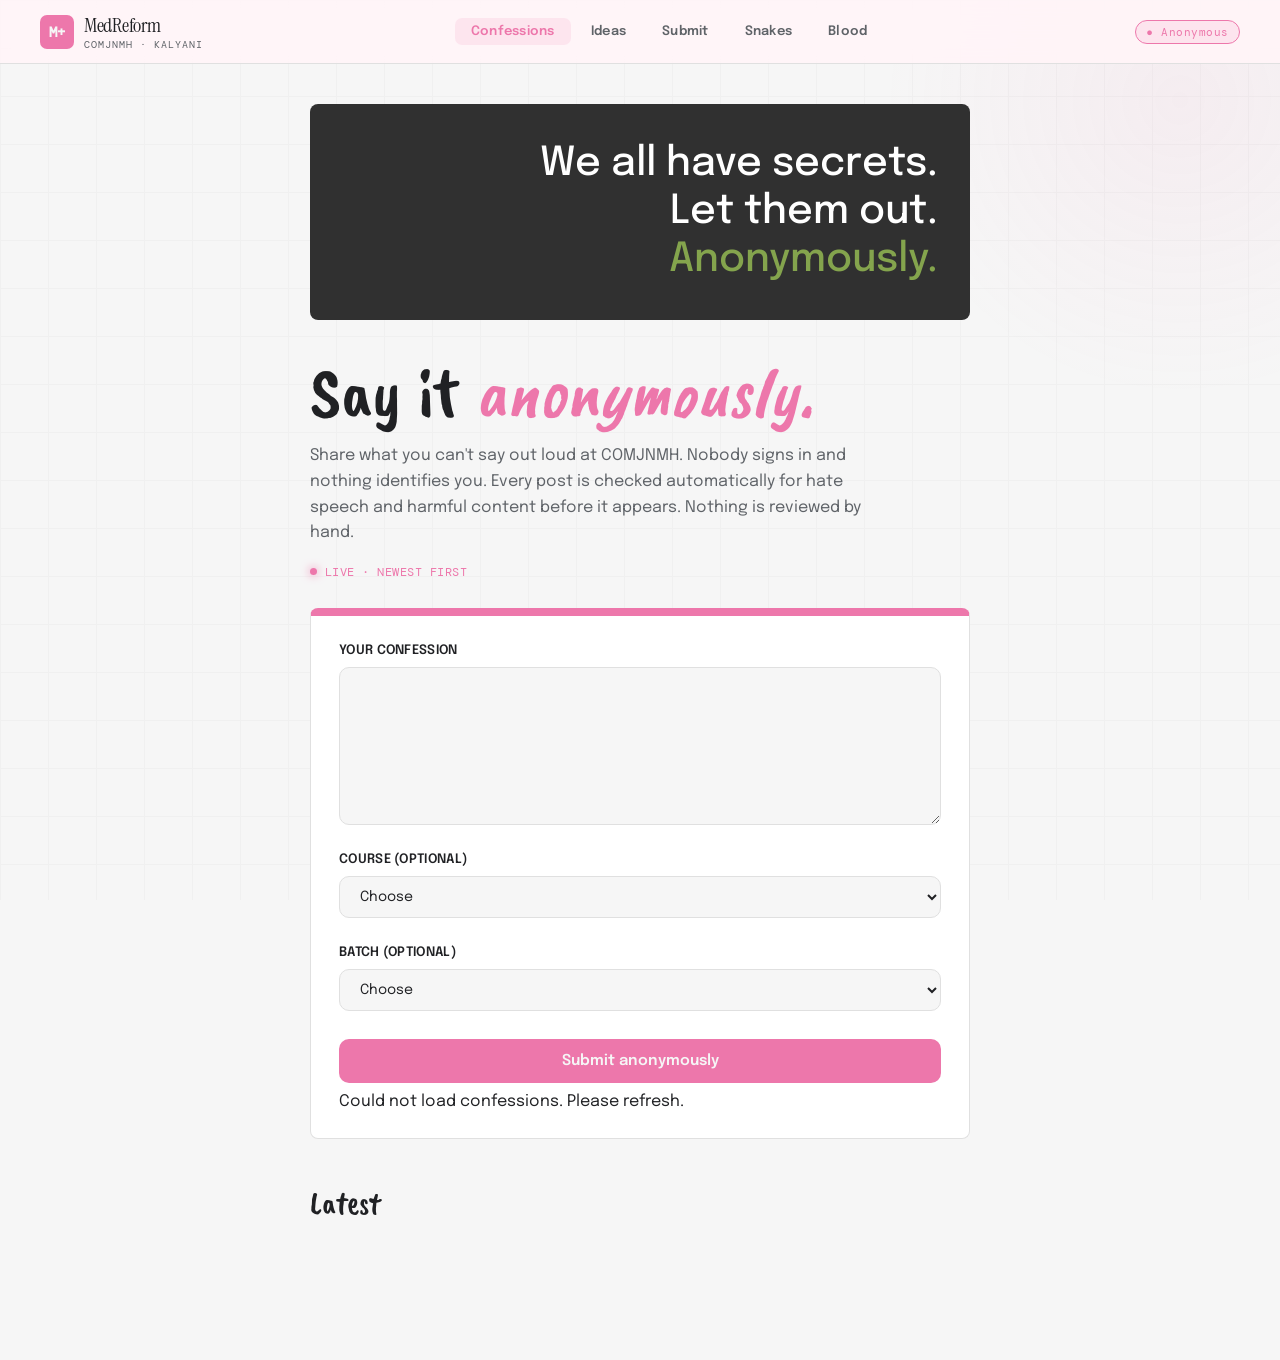
==== index.html @ 1ad1f4c1 "Add optional course and batch to the confession form Dropdowns for course and batch, each with Other" ====
<!DOCTYPE html>
<html lang="en">
<head>
<meta charset="UTF-8">
<meta name="viewport" content="width=device-width, initial-scale=1.0">
<title>Confessions — MedReform</title>
<meta name="description" content="Anonymous confessions from COMJNMH. Automatically checked for hate speech and harmful content.">

<meta property="og:type" content="website">
<meta property="og:title" content="Confessions — MedReform">
<meta property="og:description" content="Anonymous confessions from COMJNMH, checked automatically.">
<meta property="og:image" content="/og-image.png">

<link href="https://fonts.googleapis.com/css2?family=Caveat+Brush&family=Instrument+Serif:ital@0;1&family=DM+Mono:wght@400;500&family=Epilogue:wght@300;400;500;700;900&display=swap" rel="stylesheet">
<link rel="stylesheet" href="styles.css">
<style>
.confess-hero { padding: 8px 0 28px; }
.confess-hero h1 { font-size: clamp(44px, 7vw, 72px); line-height: 1.02; margin-bottom: 14px; }
.confess-hero h1 em { color: var(--accent); font-style: italic; }
.confess-hero p { color: var(--text-muted); font-size: 16px; line-height: 1.6; max-width: 560px; }
.confess-hero .hero-note { margin-top: 18px; display: inline-flex; align-items: center; gap: 8px; font-family: 'DM Mono', monospace; font-size: 12px; letter-spacing: .04em; color: var(--accent); }
.confess-hero .hero-note::before { content: ''; width: 7px; height: 7px; border-radius: 50%; background: var(--accent); box-shadow: 0 0 10px var(--accent); }
.confess-card-form { padding: 28px; }
.confess-card-form .form-textarea { min-height: 140px; font-size: 16px; }
.confess-card-form .btn-primary { width: 100%; padding: 14px; font-size: 15px; }
.confess-feed { display: flex; flex-direction: column; gap: 14px; margin-top: 36px; }
.confess-feed .idea-card { display: block; width: 100%; padding: 22px 24px; }
.confess-feed .confess-text { white-space: pre-wrap; font-family: 'Epilogue', sans-serif; font-size: 17px; line-height: 1.65; color: var(--text); margin: 0 0 12px; max-width: none; }
.confess-feed .idea-time { font-family: 'DM Mono', monospace; font-size: 11px; color: var(--text-dim); letter-spacing: .03em; }
.confess-feed-head { display: flex; align-items: baseline; justify-content: space-between; gap: 12px; margin-top: 44px; }
.confess-feed-head h2 { font-family: 'Instrument Serif', serif; font-weight: 400; font-size: 32px; }
.confess-feed-head span { font-family: 'DM Mono', monospace; font-size: 12px; color: var(--text-muted); }
.confess-banner { background: #303030; color: #fff; border-radius: 8px; padding: 36px 32px; margin-bottom: 28px; text-align: right; font-family: 'Epilogue', sans-serif; font-weight: 500; font-size: clamp(26px, 4.5vw, 40px); line-height: 1.2; }
.confess-banner .banner-go { color: #84a44d; }
.confess-hero h1, .confess-feed-head h2 { font-family: 'Caveat Brush', cursive; font-weight: 400; }
</style>
</head>
<body>

<header class="site-header">
  <a href="./" class="logo">
    <div class="logo-mark">M+</div>
    <div>
      <div class="logo-text">MedReform</div>
      <div class="logo-sub">COMJNMH · Kalyani</div>
    </div>
  </a>
  <nav class="desktop-nav">
    <a href="./" class="nav-link active">Confessions</a>
    <a href="ideas" class="nav-link">Ideas</a>
    <a href="submit" class="nav-link">Submit</a>
    <a href="snakes" class="nav-link">Snakes</a>
    <a href="donors" class="nav-link">Blood</a>
  </nav>
  <span class="badge live">Anonymous</span>
</header>

<div class="submit-wrap">
  <section class="confess-banner" aria-label="Confessions banner">
    <div>We all have secrets.</div>
    <div>Let them out.</div>
    <div class="banner-go">Anonymously.</div>
  </section>
  <section class="confess-hero">
    <h1>Say it <em>anonymously.</em></h1>
    <p>Share what you can't say out loud at COMJNMH. Nobody signs in and nothing identifies you. Every post is checked automatically for hate speech and harmful content before it appears. Nothing is reviewed by hand.</p>
    <div class="hero-note">LIVE · NEWEST FIRST</div>
  </section>

  <form class="form-card confess-card-form" id="confess-form">
    <div class="form-group">
      <label class="form-label" for="confess-body">Your confession</label>
      <textarea class="form-textarea" id="confess-body" name="body" rows="5" maxlength="1000" required></textarea>
    </div>
    <div class="form-group">
      <label class="form-label" for="confess-course">Course (optional)</label>
      <select class="form-select" id="confess-course" name="course"><option value="">Choose</option><option value="MBBS">MBBS</option><option value="DNB">DNB</option><option value="MD">MD</option><option value="MS">MS</option><option value="Bsc CCT">Bsc CCT</option><option value="Bsc PA">Bsc PA</option><option value="BHA">BHA</option><option value="MHA">MHA</option><option value="Diploma CCT">Diploma CCT</option><option value="DMLT">DMLT</option><option value="Diploma ECG">Diploma ECG</option><option value="BSc OTT">BSc OTT</option><option value="BMLT">BMLT</option><option value="Bsc PT">Bsc PT</option><option value="Bsc Nursing">Bsc Nursing</option><option value="Other">Other</option></select>
      <input class="form-input" id="confess-course-other" name="course_other" maxlength="60" placeholder="Type your course" hidden>
    </div>
    <div class="form-group">
      <label class="form-label" for="confess-batch">Batch (optional)</label>
      <select class="form-select" id="confess-batch" name="batch"><option value="">Choose</option><option value="1st Year">1st Year</option><option value="2nd Year">2nd Year</option><option value="3rd Year">3rd Year</option><option value="4th Year">4th Year</option><option value="Intern">Intern</option><option value="House-staff/Junior Resident">House-staff/Junior Resident</option><option value="Alumni">Alumni</option><option value="PGY1">PGY1</option><option value="PGY2">PGY2</option><option value="PGY3">PGY3</option><option value="Senior Resident">Senior Resident</option><option value="Other">Other</option></select>
      <input class="form-input" id="confess-batch-other" name="batch_other" maxlength="60" placeholder="Type your batch" hidden>
    </div>
    <div class="form-group">
      <button type="submit" class="btn-primary" id="confess-submit">Submit anonymously</button>
      <p id="confess-msg" role="status"></p>
    </div>
  </form>

  <div class="confess-feed-head"><h2>Latest</h2><span id="confess-count"></span></div>
  <div class="confess-feed" id="confess-list" aria-live="polite"></div>
</div>

<nav class="mobile-nav">
  <a href="./" class="mob-tab active"><span class="mob-icon">⌂</span><span>Confessions</span></a>
  <a href="ideas" class="mob-tab"><span class="mob-icon">≡</span><span>Ideas</span></a>
  <a href="submit" class="mob-tab"><span class="mob-icon">✎</span><span>Submit</span></a>
  <a href="snakes" class="mob-tab"><span class="mob-icon">🐍</span><span>Snakes</span></a>
  <a href="donors" class="mob-tab"><span class="mob-icon">🩸</span><span>Blood</span></a>
</nav>

<script>
const SUPABASE_URL = 'https://btkkofaeksuyupajsigj.supabase.co';
const SUPABASE_ANON_KEY = 'sb_publishable_jlT-cFu5qh-P43YKF73Fvg_lMqajMiE';

const form = document.getElementById('confess-form');
const msg = document.getElementById('confess-msg');
const list = document.getElementById('confess-list');
const submitBtn = document.getElementById('confess-submit');

const MESSAGES = {
  rejected: 'This post was not published because it breaks the rules (hate speech or harmful content).',
  moderation_unavailable: 'Could not check your post right now. Please try again later.',
  length_must_be_1_to_1000: 'Please write between 1 and 1000 characters.',
};

function renderList(rows) {
  list.textContent = '';
  if (!rows.length) {
    const empty = document.createElement('div');
    empty.className = 'empty-state';
    empty.textContent = 'No confessions yet.';
    list.append(empty);
    return;
  }
  rows.forEach(function (row) {
    const card = document.createElement('article');
    card.className = 'idea-card';
    const body = document.createElement('p');
    body.className = 'confess-text';
    body.textContent = row.body;
    const when = document.createElement('div');
    when.className = 'idea-time';
    when.textContent = new Date(row.created_at).toLocaleString();
    card.append(body, when);
    list.append(card);
  });
}

async function loadList() {
  try {
    const res = await fetch(
      SUPABASE_URL + '/rest/v1/confessions?select=id,body,created_at&order=created_at.desc&limit=100',
      { headers: { apikey: SUPABASE_ANON_KEY, Authorization: 'Bearer ' + SUPABASE_ANON_KEY } }
    );
    if (!res.ok) throw new Error('load_failed');
    const rows = await res.json();
    document.getElementById('confess-count').textContent = rows.length + ' posted';
    renderList(rows);
  } catch (e) {
    msg.textContent = 'Could not load confessions. Please refresh.';
  }
}

form.addEventListener('submit', async function (e) {
  e.preventDefault();
  const body = document.getElementById('confess-body').value.trim();
  submitBtn.disabled = true;
  msg.textContent = 'Checking…';
  try {
    const res = await fetch(SUPABASE_URL + '/functions/v1/submit-confession', {
      method: 'POST',
      headers: { 'Content-Type': 'application/json', apikey: SUPABASE_ANON_KEY, Authorization: 'Bearer ' + SUPABASE_ANON_KEY },
      body: JSON.stringify({
        body: body,
        course: document.getElementById('confess-course').value || null,
        course_other: document.getElementById('confess-course-other').value.trim() || null,
        batch: document.getElementById('confess-batch').value || null,
        batch_other: document.getElementById('confess-batch-other').value.trim() || null,
      }),
    });
    const data = await res.json().catch(function () { return {}; });
    if (res.status === 201) {
      msg.textContent = 'Published.';
      form.reset();
      loadList();
    } else {
      msg.textContent = MESSAGES[data.error] || 'Something went wrong. Please try again.';
    }
  } catch (err) {
    msg.textContent = 'Network error. Please try again.';
  } finally {
    submitBtn.disabled = false;
  }
});

// Show the free-text box only when "Other" is picked. Reset it with the form.
function bindOther(selectId, inputId) {
  const sel = document.getElementById(selectId);
  const input = document.getElementById(inputId);
  const sync = function () { input.hidden = sel.value !== 'Other'; if (input.hidden) input.value = ''; };
  sel.addEventListener('change', sync);
  form.addEventListener('reset', function () { setTimeout(sync, 0); });
}
bindOther('confess-course', 'confess-course-other');
bindOther('confess-batch', 'confess-batch-other');

loadList();
</script>
</body>
</html>
---- styles.css ----
:root {
  --bg: #f6f6f6;
  --surface: #ffffff;
  --surface2: #fdf0f5;
  --border: #e0e0e0;
  --accent: #ed77ab;
  --accent2: #f58fbd;
  --accent-dim: rgba(237,119,171,0.12);
  --text: #202124;
  --text-muted: #5f6368;
  --text-dim: #9aa0a6;
  --red: #f87171;
  --amber: #fbbf24;
  --blue: #60a5fa;
  --purple: #c084fc;
  --nav-h: 64px;
  --mob-nav-h: 60px;
}

*, *::before, *::after { margin:0; padding:0; box-sizing:border-box; }

html { scroll-behavior: smooth; }

body {
  background: var(--bg);
  color: var(--text);
  font-family: 'Epilogue', sans-serif;
  min-height: 100vh;
  overflow-x: hidden;
}

/* ── Grid + glow ─────────────────────────────────────────────────────────── */
body::before {
  content: '';
  position: fixed; inset: 0;
  background-image:
    linear-gradient(var(--border) 1px, transparent 1px),
    linear-gradient(90deg, var(--border) 1px, transparent 1px);
  background-size: 48px 48px;
  opacity: 0.25;
  pointer-events: none;
  z-index: 0;
}

body::after {
  content: '';
  position: fixed;
  top: -200px; right: -200px;
  width: 600px; height: 600px;
  background: radial-gradient(circle, rgba(237,119,171,0.07) 0%, transparent 70%);
  pointer-events: none;
  z-index: 0;
}

/* ── Desktop header ──────────────────────────────────────────────────────── */
.site-header {
  position: sticky; top: 0; z-index: 50;
  height: var(--nav-h);
  padding: 0 40px;
  background: rgba(255,245,248,0.92);
  backdrop-filter: blur(16px);
  border-bottom: 1px solid var(--border);
  display: flex; align-items: center; justify-content: space-between;
}

.logo {
  display: flex; align-items: center; gap: 10px;
  text-decoration: none;
}
.logo-mark {
  width: 34px; height: 34px;
  background: var(--accent); border-radius: 7px;
  display: flex; align-items: center; justify-content: center;
  font-family: 'DM Mono', monospace;
  font-size: 14px; font-weight: 700; color: var(--bg);
  flex-shrink: 0;
}
.logo-text { font-family: 'Instrument Serif', serif; font-size: 20px; color: var(--text); letter-spacing: -0.3px; }
.logo-sub  { font-family: 'DM Mono', monospace; font-size: 10px; color: var(--text-muted); letter-spacing: 0.1em; text-transform: uppercase; }

.desktop-nav { display: flex; align-items: center; gap: 4px; }
.nav-link {
  padding: 7px 16px;
  border-radius: 7px;
  font-size: 13px; font-weight: 600;
  color: var(--text-muted);
  text-decoration: none;
  transition: all 0.18s;
  letter-spacing: 0.02em;
}
.nav-link:hover { background: var(--surface2); color: var(--text); }
.nav-link.active { background: var(--accent-dim); color: var(--accent); }

.badge {
  font-family: 'DM Mono', monospace;
  font-size: 11px; padding: 4px 10px;
  border-radius: 20px; border: 1px solid var(--border);
  color: var(--text-muted); letter-spacing: 0.05em;
}
.badge.live { border-color: var(--accent); color: var(--accent); background: var(--accent-dim); }
.badge.live::before { content: '● '; animation: pulse 2s infinite; }

@keyframes pulse { 0%,100%{opacity:1} 50%{opacity:0.3} }

/* ── Mobile bottom nav ───────────────────────────────────────────────────── */
.mobile-nav {
  display: none;
  position: fixed; bottom: 0; left: 0; right: 0;
  height: var(--mob-nav-h);
  background: rgba(255,245,248,0.96);
  backdrop-filter: blur(16px);
  border-top: 1px solid var(--border);
  z-index: 50;
  justify-content: space-around;
  align-items: center;
}

.mob-tab {
  display: flex; flex-direction: column; align-items: center; gap: 3px;
  text-decoration: none;
  color: var(--text-dim);
  font-size: 10px; font-family: 'DM Mono', monospace;
  letter-spacing: 0.08em; text-transform: uppercase;
  padding: 8px 20px;
  border-radius: 8px;
  transition: all 0.18s;
}
.mob-tab:hover { color: var(--accent); }
.mob-tab.active { background: var(--accent-dim); color: var(--accent); }
.mob-tab.submit-tab {
  background: var(--accent); color: var(--bg);
  border-radius: 12px; padding: 8px 24px;
  font-weight: 700;
}
.mob-tab.submit-tab:hover { background: var(--accent2); color: var(--bg); }
.mob-icon { font-size: 18px; line-height: 1; }

/* ── Buttons ─────────────────────────────────────────────────────────────── */
.btn {
  display: inline-flex; align-items: center; gap: 8px;
  padding: 10px 22px;
  border-radius: 8px; border: none;
  font-family: 'Epilogue', sans-serif;
  font-size: 14px; font-weight: 700;
  cursor: pointer; text-decoration: none;
  transition: all 0.2s; letter-spacing: 0.02em;
}
.btn-primary { background: var(--accent); color: var(--bg); }
.btn-primary:hover { background: var(--accent2); transform: translateY(-1px); }
.btn-ghost {
  background: transparent; color: var(--text-muted);
  border: 1px solid var(--border);
}
.btn-ghost:hover { background: var(--surface2); color: var(--text); border-color: var(--text-dim); }
.btn:disabled { opacity: 0.5; cursor: not-allowed; transform: none !important; }

/* ── Category chips ──────────────────────────────────────────────────────── */
.cat-chips { display: flex; flex-wrap: wrap; gap: 8px; }

.chip {
  padding: 6px 14px; border-radius: 20px;
  border: 1px solid var(--border);
  font-size: 12px; font-family: 'DM Mono', monospace;
  color: var(--text-muted);
  cursor: pointer; transition: all 0.18s;
  background: transparent; letter-spacing: 0.02em;
}
.chip:hover { border-color: var(--text-dim); color: var(--text); }
.chip.active { border-color: var(--accent); color: var(--accent); background: var(--accent-dim); }
.chip.cat-governance.active  { border-color:var(--blue);   color:var(--blue);   background:rgba(96,165,250,0.1); }
.chip.cat-safety.active      { border-color:var(--red);    color:var(--red);    background:rgba(248,113,113,0.1); }
.chip.cat-academic.active    { border-color:var(--amber);  color:var(--amber);  background:rgba(251,191,36,0.1); }
.chip.cat-infrastructure.active { border-color:var(--accent); color:var(--accent); background:var(--accent-dim); }
.chip.cat-welfare.active     { border-color:var(--purple); color:var(--purple); background:rgba(192,132,252,0.1); }

/* ── Category badges (on cards) ──────────────────────────────────────────── */
.cat-badge {
  font-family: 'DM Mono', monospace; font-size: 10px;
  padding: 3px 8px; border-radius: 4px;
  letter-spacing: 0.08em; text-transform: uppercase; font-weight: 600;
}
.cat-badge.governance   { background:rgba(96,165,250,0.15);  color:var(--blue); }
.cat-badge.safety       { background:rgba(248,113,113,0.15); color:var(--red); }
.cat-badge.academic     { background:rgba(251,191,36,0.15);  color:var(--amber); }
.cat-badge.infrastructure { background:var(--accent-dim);    color:var(--accent); }
.cat-badge.welfare      { background:rgba(192,132,252,0.15); color:var(--purple); }

/* ── Idea card ───────────────────────────────────────────────────────────── */
.idea-card {
  background: var(--surface);
  border: 1px solid var(--border);
  border-radius: 14px; padding: 24px;
  display: grid; grid-template-columns: 52px 1fr;
  gap: 20px;
  transition: all 0.22s;
  animation: fadeUp 0.35s ease both;
  cursor: default;
}
.idea-card:hover {
  border-color: var(--text-dim);
  transform: translateY(-2px);
  box-shadow: 0 10px 40px rgba(0,0,0,0.45);
}

@keyframes fadeUp { from{opacity:0;transform:translateY(14px)} to{opacity:1;transform:translateY(0)} }

.vote-col { display:flex; flex-direction:column; align-items:center; gap:6px; padding-top:2px; }
.vote-btn {
  width:38px; height:38px; border-radius:9px;
  border:1px solid var(--border); background:transparent;
  color:var(--text-dim); font-size:15px;
  cursor:pointer; transition:all 0.18s;
  display:flex; align-items:center; justify-content:center;
}
.vote-btn:hover, .vote-btn.voted {
  border-color:var(--accent); color:var(--accent); background:var(--accent-dim);
}
.vote-count {
  font-family:'Instrument Serif',serif;
  font-size:21px; color:var(--text); line-height:1;
}

.idea-meta { display:flex; align-items:center; gap:8px; margin-bottom:10px; flex-wrap:wrap; }
.idea-author { font-size:12px; color:var(--text-dim); font-family:'DM Mono',monospace; }
.idea-time   { font-size:12px; color:var(--text-dim); margin-left:auto; font-family:'DM Mono',monospace; }
.idea-title  { font-size:17px; font-weight:700; color:var(--text); margin-bottom:8px; line-height:1.35; letter-spacing:-0.2px; }
.idea-text   { font-size:14px; color:var(--text-muted); line-height:1.65; margin-bottom:16px; font-weight:300; }

.idea-footer { display:flex; align-items:center; gap:12px; flex-wrap:wrap; }
.feasibility { margin-left:auto; display:flex; align-items:center; gap:6px; font-size:11px; font-family:'DM Mono',monospace; color:var(--text-dim); }
.feasibility-bar  { width:56px; height:3px; background:var(--border); border-radius:2px; overflow:hidden; }
.feasibility-fill { height:100%; border-radius:2px; }

/* ── Forms ───────────────────────────────────────────────────────────────── */
.form-group { display:flex; flex-direction:column; gap:8px; }
.form-label { font-size:12px; color:var(--text-muted); font-weight:600; letter-spacing:0.04em; text-transform:uppercase; }

.form-input, .form-textarea, .form-select {
  background: var(--surface2);
  border: 1px solid var(--border);
  border-radius: 9px; padding: 11px 14px;
  color: var(--text); font-family: 'Epilogue', sans-serif;
  font-size: 14px; outline: none;
  transition: border-color 0.18s; width: 100%;
}
.form-input:focus, .form-textarea:focus, .form-select:focus {
  border-color: rgba(237,119,171,0.5);
  background: var(--surface);
}
.form-input::placeholder, .form-textarea::placeholder { color: var(--text-dim); }
.form-select option { background: var(--surface); }
.form-textarea { resize: vertical; min-height: 110px; line-height: 1.65; }
.form-range { accent-color: var(--accent); width: 100%; }

/* ── Anon toggle ─────────────────────────────────────────────────────────── */
.anon-toggle { display:flex; align-items:center; gap:10px; cursor:pointer; user-select:none; }
.anon-toggle span { font-size:13px; color:var(--text-muted); }
.toggle-track { width:38px; height:22px; background:var(--border); border-radius:11px; position:relative; transition:background 0.2s; flex-shrink:0; }
.toggle-track.on { background:var(--accent); }
.toggle-track::after { content:''; position:absolute; width:16px; height:16px; background:white; border-radius:50%; top:3px; left:3px; transition:left 0.2s; }
.toggle-track.on::after { left:19px; }

/* ── Filters bar ─────────────────────────────────────────────────────────── */
.filters {
  display: flex; align-items: center; gap: 10px;
  flex-wrap: wrap;
}
.filter-label { font-family:'DM Mono',monospace; font-size:11px; color:var(--text-dim); letter-spacing:0.1em; text-transform:uppercase; }
.filter-btn {
  padding: 5px 13px; border-radius: 7px;
  border: 1px solid var(--border); background: transparent;
  color: var(--text-muted); font-size: 12px;
  font-family: 'Epilogue', sans-serif; cursor: pointer; transition: all 0.18s;
}
.filter-btn:hover, .filter-btn.active { background:var(--surface2); color:var(--text); border-color:var(--text-dim); }

/* ── Toast ───────────────────────────────────────────────────────────────── */
.toast {
  position: fixed; bottom: 90px; right: 24px;
  background: var(--surface); border: 1px solid var(--accent);
  border-radius: 11px; padding: 14px 20px;
  font-size: 14px; color: var(--text);
  z-index: 200; display: flex; align-items: center; gap: 10px;
  transform: translateY(120px); opacity: 0;
  transition: all 0.3s cubic-bezier(0.34,1.56,0.64,1);
  pointer-events: none; box-shadow: 0 8px 32px rgba(0,0,0,0.4);
}
.toast.show { transform: translateY(0); opacity: 1; }
.toast-icon { color: var(--accent); font-size: 18px; }

/* ── Scrollbar ───────────────────────────────────────────────────────────── */
::-webkit-scrollbar { width: 5px; }
::-webkit-scrollbar-track { background: var(--bg); }
::-webkit-scrollbar-thumb { background: var(--border); border-radius: 3px; }
::-webkit-scrollbar-thumb:hover { background: var(--text-dim); }

/* ── Empty / loading states ──────────────────────────────────────────────── */
.empty-state { text-align:center; padding:64px 20px; color:var(--text-dim); }
.empty-state h3 { font-family:'Instrument Serif',serif; font-size:26px; color:var(--text-muted); margin-bottom:8px; }
.empty-state p  { font-size:14px; }

/* ── Active filter button ────────────────────────────────────────────────── */
.filter-btn.active { background: var(--accent-dim); border-color: var(--accent); color: var(--accent); }

/* ── Responsive ──────────────────────────────────────────────────────────── */
@media (max-width: 700px) {
  .site-header { padding: 0 20px; }
  .desktop-nav { display: none; }
  .mobile-nav  { display: flex; }
  body { padding-bottom: var(--mob-nav-h); }
  .toast { bottom: calc(var(--mob-nav-h) + 16px); right: 16px; left: 16px; }
}

/* ═══════════════════════════════════════════════════════════════════════════
   Home page
   ═══════════════════════════════════════════════════════════════════════════ */
.hero { position: relative; min-height: 100vh; display: flex; align-items: center; justify-content: center; z-index: 1; padding: 40px 20px; }
.hero-content { max-width: 700px; text-align: center; display: flex; flex-direction: column; gap: 24px; }
.hero h1 { font-family: 'Instrument Serif', serif; font-size: 64px; font-weight: 700; letter-spacing: -1px; color: var(--text); line-height: 1.1; }
.hero-broken { font-style: italic; color: var(--accent); }
.hero-subtitle { font-size: 18px; color: var(--text-muted); line-height: 1.7; }
.hero-ctas { display: flex; gap: 16px; justify-content: center; flex-wrap: wrap; margin-top: 8px; }
.hero-ctas .btn-primary { background: var(--accent); color: var(--bg); border: none; border-radius: 12px; padding: 14px 32px; font-family: 'Epilogue', sans-serif; font-size: 16px; font-weight: 600; cursor: pointer; transition: all 0.3s; box-shadow: 0 4px 12px rgba(237,119,171,0.2); text-decoration: none; display: inline-block; }
.hero-ctas .btn-primary:hover { transform: translateY(-4px); box-shadow: 0 12px 24px rgba(237,119,171,0.3); }
.hero-ctas .btn-ghost { background: transparent; color: var(--text); border: 1px solid var(--border); border-radius: 12px; padding: 14px 32px; font-family: 'Epilogue', sans-serif; font-size: 16px; font-weight: 600; cursor: pointer; transition: all 0.3s; text-decoration: none; display: inline-block; }
.hero-ctas .btn-ghost:hover { border-color: var(--accent); color: var(--accent); background: var(--accent-dim); }
.stats-row { display: grid; grid-template-columns: repeat(auto-fit, minmax(140px, 1fr)); gap: 16px; margin-top: 48px; }
.stat { background: var(--surface); border: 1px solid var(--border); border-radius: 12px; padding: 20px; text-align: center; }
.stat-num { font-family: 'Instrument Serif', serif; font-size: 36px; font-weight: 700; color: var(--accent); }
.stat-label { font-family: 'DM Mono', monospace; font-size: 11px; color: var(--text-dim); text-transform: uppercase; margin-top: 8px; }
.section { position: relative; z-index: 1; max-width: 1000px; margin: 0 auto; padding: 80px 20px; }
.section-head { margin-bottom: 48px; }
.section-head h2 { font-family: 'Instrument Serif', serif; font-size: 44px; font-weight: 700; color: var(--text); margin-bottom: 12px; }
.section-head p { font-size: 16px; color: var(--text-muted); max-width: 600px; line-height: 1.6; }
.ideas-grid { display: grid; grid-template-columns: repeat(auto-fit, minmax(280px, 1fr)); gap: 20px; }
.ideas-grid .idea-card { background: var(--surface); border: 1px solid var(--border); border-radius: 12px; padding: 20px; display: flex; flex-direction: column; gap: 12px; cursor: pointer; transition: all 0.2s; text-decoration: none; color: inherit; }
.ideas-grid .idea-card:hover { border-color: var(--accent); box-shadow: 0 8px 24px rgba(237,119,171,0.1); }
.idea-votes { font-family: 'Instrument Serif', serif; font-size: 18px; font-weight: 700; color: var(--accent); }
.ideas-grid .idea-title { font-weight: 600; color: var(--text); line-height: 1.3; }
.ideas-grid .idea-meta { display: flex; gap: 6px; font-size: 11px; color: var(--text-dim); flex-wrap: wrap; }
.idea-badge { background: var(--accent-dim); color: var(--accent); padding: 2px 8px; border-radius: 4px; }
.cta-section { background: var(--surface); border: 1px solid var(--border); border-radius: 16px; padding: 48px; text-align: center; }
.cta-section h3 { font-family: 'Instrument Serif', serif; font-size: 32px; color: var(--text); margin-bottom: 12px; }
.cta-section p { font-size: 16px; color: var(--text-muted); margin-bottom: 24px; }
.loading-spinner { display: inline-block; width: 20px; height: 20px; border: 2px solid var(--accent-dim); border-top-color: var(--accent); border-radius: 50%; animation: spin 0.8s linear infinite; }
@keyframes spin { to { transform: rotate(360deg); } }
@media (max-width: 700px) {
  .hero { min-height: auto; padding: 60px 20px; }
  .hero h1 { font-size: 44px; }
  .section { padding: 60px 20px; }
  .section-head h2 { font-size: 32px; }
  .stats-row { grid-template-columns: repeat(2, 1fr); }
  .cta-section { padding: 32px 20px; }
}

/* ═══════════════════════════════════════════════════════════════════════════
   Ideas page
   ═══════════════════════════════════════════════════════════════════════════ */
.ideas-wrap { position: relative; z-index: 1; max-width: 800px; margin: 0 auto; padding: 40px 20px 100px; }
.ideas-header { display: flex; align-items: center; justify-content: space-between; margin-bottom: 32px; gap: 16px; flex-wrap: wrap; }
.ideas-header h1 { font-family: 'Instrument Serif', serif; font-size: 32px; color: var(--text); }
.fab { background: var(--accent); color: var(--bg); border: none; border-radius: 50%; width: 56px; height: 56px; font-size: 24px; cursor: pointer; display: flex; align-items: center; justify-content: center; transition: all 0.2s; box-shadow: 0 4px 12px rgba(237,119,171,0.2); }
.fab:hover { transform: scale(1.1); box-shadow: 0 8px 20px rgba(237,119,171,0.3); }
@media (max-width: 700px) { .fab { display: none; } }
.search-box { width: 100%; background: var(--surface); border: 1px solid var(--border); border-radius: 12px; padding: 12px 16px; color: var(--text); font-family: 'Epilogue', sans-serif; font-size: 14px; margin-bottom: 20px; transition: all 0.2s; }
.search-box:focus { outline: none; border-color: var(--accent); box-shadow: 0 0 0 2px var(--accent-dim); }
.filters-bar { display: flex; gap: 12px; flex-wrap: wrap; margin-bottom: 24px; align-items: center; }
.filter-group { display: flex; gap: 6px; align-items: center; }
.range-slider-group { display: flex; gap: 8px; align-items: center; background: var(--surface); border: 1px solid var(--border); border-radius: 8px; padding: 8px 12px; }
.range-slider { flex: 1; height: 4px; border-radius: 2px; background: var(--border); outline: none; -webkit-appearance: none; appearance: none; }
.range-slider::-webkit-slider-thumb { -webkit-appearance: none; appearance: none; width: 16px; height: 16px; border-radius: 50%; background: var(--accent); cursor: pointer; }
.range-slider::-moz-range-thumb { width: 16px; height: 16px; border-radius: 50%; background: var(--accent); cursor: pointer; border: none; }
.range-val { font-family: 'DM Mono', monospace; font-size: 11px; color: var(--accent); min-width: 30px; text-align: right; }
.ideas-list { display: flex; flex-direction: column; gap: 16px; }
.ideas-wrap .idea-card { background: var(--surface); border: 1px solid var(--border); border-radius: 12px; padding: 20px; display: grid; grid-template-columns: 52px 1fr; gap: 16px; transition: all 0.2s; }
.ideas-wrap .idea-card:hover { border-color: var(--accent); box-shadow: 0 8px 24px rgba(237,119,171,0.08); }
.ideas-wrap .vote-col { display: flex; flex-direction: column; align-items: center; gap: 8px; }
.ideas-wrap .vote-btn { background: transparent; border: 1px solid var(--border); color: var(--text-muted); width: 40px; height: 40px; border-radius: 8px; cursor: pointer; font-size: 18px; transition: all 0.2s; display: flex; align-items: center; justify-content: center; }
.ideas-wrap .vote-btn:hover { border-color: var(--text-dim); background: var(--surface2); }
.ideas-wrap .vote-btn.voted { background: var(--accent-dim); border-color: var(--accent); color: var(--accent); }
.ideas-wrap .vote-count { font-family: 'Instrument Serif', serif; font-size: 16px; font-weight: 700; color: var(--text); }
.idea-content { display: flex; flex-direction: column; gap: 12px; }
.idea-header { display: flex; align-items: flex-start; gap: 8px; flex-wrap: wrap; }
.idea-badges { display: flex; gap: 6px; flex-wrap: wrap; }
.ideas-wrap .cat-badge { padding: 4px 10px; border-radius: 5px; font-size: 11px; font-weight: 600; background: var(--accent-dim); color: var(--accent); }
.status-badge { padding: 4px 10px; border-radius: 5px; font-size: 11px; font-weight: 600; }
.status-badge.submitted  { background: rgba(251,191,36,0.12);  color: var(--amber); }
.status-badge.reviewed   { background: rgba(96,165,250,0.12);  color: var(--blue); }
.status-badge.implemented{ background: rgba(237,119,171,0.12);  color: var(--accent); }
.status-badge.rejected   { background: rgba(248,113,113,0.12); color: var(--red); }
.ideas-wrap .idea-title { font-size: 16px; font-weight: 600; color: var(--text); flex: 1; }
.ideas-wrap .idea-meta { display: flex; gap: 12px; font-size: 12px; color: var(--text-dim); flex-wrap: wrap; }
.ideas-wrap .idea-text { color: var(--text-muted); font-size: 14px; line-height: 1.5; }
.ideas-wrap .idea-footer { display: flex; gap: 8px; align-items: center; flex-wrap: wrap; }
.idea-feasibility { display: flex; gap: 6px; align-items: center; }
.ideas-wrap .feasibility-bar { height: 4px; flex: 1; min-width: 60px; background: var(--border); border-radius: 2px; overflow: hidden; }
.ideas-wrap .feasibility-fill { height: 100%; background: var(--accent); border-radius: 2px; }
.feasibility-pct { font-family: 'DM Mono', monospace; font-size: 11px; color: var(--text-dim); min-width: 28px; text-align: right; }
.comment-btn { background: transparent; border: 1px solid var(--border); color: var(--text-muted); padding: 4px 10px; border-radius: 6px; cursor: pointer; font-size: 12px; transition: all 0.2s; }
.comment-btn:hover { background: var(--surface2); color: var(--text); }
.comments-section { grid-column: 2; margin-top: 12px; padding-top: 12px; border-top: 1px solid var(--border); }
.comments-list { display: flex; flex-direction: column; gap: 8px; margin-bottom: 12px; max-height: 300px; overflow-y: auto; }
.comment-item { background: var(--bg); border: 1px solid var(--border); border-radius: 6px; padding: 8px 10px; font-size: 12px; }
.comment-author { color: var(--text); font-weight: 600; }
.comment-time { color: var(--text-dim); font-size: 11px; margin-left: 4px; }
.comment-text { color: var(--text-muted); margin-top: 4px; }
.comment-input-group { display: flex; gap: 6px; }
.comment-textarea { flex: 1; background: var(--bg); border: 1px solid var(--border); border-radius: 6px; padding: 6px 8px; color: var(--text); font-family: 'Epilogue', sans-serif; font-size: 12px; resize: none; min-height: 32px; }
.comment-textarea:focus { outline: none; border-color: var(--accent); }
.comment-post-btn { background: var(--accent); color: var(--bg); border: none; border-radius: 6px; padding: 6px 12px; font-size: 12px; cursor: pointer; transition: all 0.2s; }
.comment-post-btn:hover { background: var(--accent2); }
.ideas-wrap .empty-state { padding: 60px 20px; }
.ideas-wrap .empty-state h3 { color: var(--text); }
@media (max-width: 700px) {
  .ideas-wrap { padding: 24px 16px 100px; }
  .ideas-wrap .idea-card { grid-template-columns: 1fr; }
  .idea-header { flex-direction: column; }
  .filters-bar { gap: 8px; }
}

/* ═══════════════════════════════════════════════════════════════════════════
   Submit page
   ═══════════════════════════════════════════════════════════════════════════ */
.submit-wrap { position: relative; z-index: 1; max-width: 700px; margin: 0 auto; padding: 40px 20px 100px; }
.submit-header { margin-bottom: 40px; }
.submit-header h1 { font-family: 'Instrument Serif', serif; font-size: 36px; color: var(--text); margin-bottom: 8px; }
.submit-header p { color: var(--text-muted); font-size: 14px; line-height: 1.6; }
.form-card { background: var(--surface); border: 1px solid var(--border); border-top: 8px solid var(--accent); border-radius: 8px; padding: 32px; display: flex; flex-direction: column; gap: 28px; }
.submit-wrap .form-group { display: flex; flex-direction: column; gap: 10px; }
.submit-wrap .form-label { font-family: 'Epilogue', sans-serif; font-size: 13px; font-weight: 600; color: var(--text); text-transform: uppercase; letter-spacing: 0.3px; }
.cat-chip { padding: 8px 16px; border-radius: 8px; border: 1px solid var(--border); background: transparent; color: var(--text-muted); cursor: pointer; font-family: 'Epilogue', sans-serif; font-size: 13px; transition: all 0.2s; }
.cat-chip:hover { border-color: var(--text-dim); background: var(--surface2); }
.cat-chip.active { background: var(--accent-dim); border-color: var(--accent); color: var(--accent); }
.submit-wrap .form-input, .submit-wrap .form-textarea, .submit-wrap .form-select { background: var(--bg); border: 1px solid var(--border); border-radius: 10px; padding: 12px 16px; color: var(--text); font-family: 'Epilogue', sans-serif; font-size: 14px; transition: all 0.2s; }
.submit-wrap .form-input:focus, .submit-wrap .form-textarea:focus, .submit-wrap .form-select:focus { outline: none; border-color: var(--accent); box-shadow: 0 0 0 2px var(--accent-dim); }
.submit-wrap .form-textarea { resize: vertical; min-height: 120px; font-size: 14px; }
.char-count { font-family: 'DM Mono', monospace; font-size: 11px; color: var(--text-dim); text-align: right; margin-top: 4px; }
.char-count.warning { color: var(--amber); }
.char-count.danger { color: var(--red); }
.range-group { display: flex; flex-direction: column; gap: 12px; }
.range-input { width: 100%; height: 6px; border-radius: 3px; background: var(--border); outline: none; -webkit-appearance: none; appearance: none; }
.range-input::-webkit-slider-thumb { -webkit-appearance: none; appearance: none; width: 20px; height: 20px; border-radius: 50%; background: var(--accent); cursor: pointer; transition: all 0.2s; box-shadow: 0 0 0 3px var(--accent-dim); }
.range-input::-moz-range-thumb { width: 20px; height: 20px; border-radius: 50%; background: var(--accent); cursor: pointer; border: none; transition: all 0.2s; }
.range-display { display: flex; align-items: center; gap: 12px; }
.range-val-lg { font-family: 'Instrument Serif', serif; font-size: 20px; color: var(--accent); font-weight: 700; min-width: 50px; text-align: right; }
.range-label { font-size: 12px; color: var(--text-dim); flex: 1; }
.submit-wrap .anon-toggle { display: flex; align-items: center; gap: 12px; cursor: pointer; }
.toggle-switch { width: 48px; height: 28px; border-radius: 14px; background: var(--bg); border: 1px solid var(--border); position: relative; transition: all 0.2s; cursor: pointer; }
.toggle-switch.on { background: var(--accent); border-color: var(--accent); }
.toggle-thumb { width: 24px; height: 24px; border-radius: 12px; background: var(--surface); position: absolute; top: 2px; left: 2px; transition: left 0.2s; }
.toggle-switch.on .toggle-thumb { left: 22px; }
.toggle-label { font-family: 'Epilogue', sans-serif; font-size: 14px; color: var(--text); }
.name-input { display: none; }
.name-input.show { display: flex; }
.preview-section { background: var(--bg); border: 1px solid var(--border); border-radius: 12px; padding: 16px; display: none; }
.preview-section.show { display: block; }
.preview-title { font-family: 'DM Mono', monospace; font-size: 11px; color: var(--text-dim); text-transform: uppercase; margin-bottom: 8px; }
.preview-card { background: var(--surface); border: 1px solid var(--border); border-radius: 8px; padding: 12px; font-size: 13px; }
.preview-card-title { color: var(--text); font-weight: 600; margin-bottom: 4px; }
.preview-card-meta { display: flex; gap: 8px; font-size: 11px; color: var(--text-dim); margin-bottom: 8px; }
.preview-card-text { color: var(--text-muted); line-height: 1.4; }
.form-error { background: rgba(248,113,113,0.1); color: var(--red); border: 1px solid var(--red); border-radius: 8px; padding: 12px 16px; font-size: 13px; display: none; }
.form-error.show { display: block; }
.submit-row { display: flex; align-items: center; gap: 12px; flex-wrap: wrap; }
.submit-wrap .btn-primary { background: var(--accent); color: var(--bg); border: none; border-radius: 10px; padding: 12px 28px; font-family: 'Epilogue', sans-serif; font-size: 14px; font-weight: 600; cursor: pointer; transition: all 0.2s; }
.submit-wrap .btn-primary:hover { transform: translateY(-2px); box-shadow: 0 12px 24px rgba(237,119,171,0.2); }
.submit-wrap .btn-primary:active { transform: translateY(0); }
.btn-secondary { background: transparent; color: var(--text-muted); border: 1px solid var(--border); border-radius: 10px; padding: 10px 24px; font-family: 'Epilogue', sans-serif; font-size: 14px; cursor: pointer; transition: all 0.2s; }
.btn-secondary:hover { background: var(--surface2); color: var(--text); }
.duplicate-warning { background: rgba(251,191,36,0.1); color: var(--amber); border: 1px solid var(--amber); border-radius: 8px; padding: 12px 16px; font-size: 13px; display: none; }
.duplicate-warning.show { display: block; }
@media (max-width: 700px) {
  .submit-wrap { padding: 24px 16px 100px; }
  .form-card { padding: 20px; gap: 20px; }
  .submit-row { flex-direction: column; }
  .submit-row .btn-primary { width: 100%; }
}

/* ═══════════════════════════════════════════════════════════════════════════
   Admin page
   ═══════════════════════════════════════════════════════════════════════════ */
.login-screen { position: fixed; inset: 0; background: rgba(255,245,248,0.97); display: flex; align-items: center; justify-content: center; z-index: 1000; }
.login-card { background: var(--surface); border: 1px solid var(--border); border-radius: 20px; padding: 48px; max-width: 420px; width: 90%; display: flex; flex-direction: column; gap: 20px; }
.login-logo { display: flex; align-items: center; justify-content: center; gap: 12px; margin-bottom: 4px; }
.login-logo .logo-mark { width: 40px; height: 40px; font-size: 18px; }
.login-card h1 { font-family: 'Instrument Serif', serif; font-size: 26px; color: var(--text); text-align: center; margin: 0; }
.login-card p { color: var(--text-muted); text-align: center; font-size: 13px; margin: 0; }
.login-input { background: var(--bg); border: 1px solid var(--border); border-radius: 12px; padding: 14px 16px; color: var(--text); font-family: 'Epilogue', sans-serif; font-size: 14px; transition: all 0.2s; width: 100%; box-sizing: border-box; }
.login-input:focus { outline: none; border-color: var(--accent); box-shadow: 0 0 0 2px var(--accent-dim); }
.login-input:disabled { opacity: 0.5; cursor: not-allowed; }
.login-btn { background: var(--accent); color: var(--bg); border: none; border-radius: 12px; padding: 14px 24px; font-family: 'Epilogue', sans-serif; font-weight: 600; font-size: 14px; cursor: pointer; transition: all 0.2s; width: 100%; }
.login-btn:hover:not(:disabled) { transform: translateY(-2px); box-shadow: 0 12px 24px rgba(237,119,171,0.2); }
.login-btn:disabled { opacity: 0.6; cursor: not-allowed; transform: none; }
.login-error { background: rgba(248,113,113,0.1); color: var(--red); border: 1px solid rgba(248,113,113,0.4); border-radius: 8px; padding: 12px 16px; font-size: 13px; text-align: center; display: none; }
.admin-screen { display: none; }
.admin-screen.active { display: block; }
.admin-shell { max-width: 1100px; margin: 0 auto; padding: 24px 20px 100px; }
.admin-header { display: flex; align-items: center; gap: 16px; margin-bottom: 28px; flex-wrap: wrap; }
.admin-header h1 { font-family: 'Instrument Serif', serif; font-size: 28px; color: var(--text); flex: 1; min-width: 180px; margin: 0; }
.session-badge { font-family: 'DM Mono', monospace; font-size: 11px; color: var(--text-dim); background: var(--surface); border: 1px solid var(--border); border-radius: 6px; padding: 5px 10px; }
.session-badge.expiring { color: var(--amber); border-color: rgba(251,191,36,0.4); }
.header-btns { display: flex; gap: 8px; align-items: center; }
.btn-export { background: transparent; border: 1px solid var(--border); color: var(--text-muted); border-radius: 8px; padding: 8px 16px; font-family: 'Epilogue', sans-serif; font-size: 13px; cursor: pointer; transition: all 0.2s; }
.btn-export:hover { background: var(--surface2); color: var(--text); }
.btn-logout { background: rgba(248,113,113,0.08); border: 1px solid rgba(248,113,113,0.3); color: var(--red); border-radius: 8px; padding: 8px 16px; font-family: 'Epilogue', sans-serif; font-size: 13px; cursor: pointer; transition: all 0.2s; }
.btn-logout:hover { background: rgba(248,113,113,0.15); }
.admin-tabs { display: flex; gap: 4px; margin-bottom: 28px; border-bottom: 1px solid var(--border); padding-bottom: 0; }
.admin-tab { background: transparent; border: none; border-bottom: 2px solid transparent; padding: 10px 18px; font-family: 'Epilogue', sans-serif; font-size: 13px; font-weight: 500; color: var(--text-muted); cursor: pointer; transition: all 0.2s; margin-bottom: -1px; border-radius: 4px 4px 0 0; }
.admin-tab:hover { color: var(--text); background: var(--surface); }
.admin-tab.active { color: var(--accent); border-bottom-color: var(--accent); background: transparent; }
.tab-badge { display: inline-block; background: var(--red); color: #fff; font-size: 10px; font-weight: 700; border-radius: 10px; padding: 1px 6px; margin-left: 6px; vertical-align: middle; }
.tab-content { display: none; }
.tab-content.active { display: block; }
.stats-grid { display: grid; grid-template-columns: repeat(auto-fit, minmax(150px, 1fr)); gap: 12px; margin-bottom: 32px; }
.stat-card { background: var(--surface); border: 1px solid var(--border); border-radius: 12px; padding: 20px 16px; text-align: center; }
.stat-card.alert { border-color: rgba(248,113,113,0.4); background: rgba(248,113,113,0.04); }
.stat-val { font-family: 'Instrument Serif', serif; font-size: 36px; color: var(--accent); font-weight: 700; line-height: 1; }
.stat-card.alert .stat-val { color: var(--red); }
.stat-label { font-family: 'DM Mono', monospace; font-size: 11px; color: var(--text-dim); text-transform: uppercase; margin-top: 8px; }
.stat-sub { font-size: 12px; color: var(--text-dim); margin-top: 4px; }
.dash-cols { display: grid; grid-template-columns: 1fr 1fr; gap: 20px; }
.dash-panel { background: var(--surface); border: 1px solid var(--border); border-radius: 12px; overflow: hidden; }
.dash-panel-head { padding: 14px 16px; border-bottom: 1px solid var(--border); font-family: 'DM Mono', monospace; font-size: 11px; color: var(--text-dim); text-transform: uppercase; letter-spacing: 0.5px; display: flex; align-items: center; justify-content: space-between; }
.dash-panel-body { padding: 0; }
.dash-row { padding: 12px 16px; border-bottom: 1px solid var(--border); display: flex; align-items: flex-start; gap: 12px; font-size: 13px; }
.dash-row:last-child { border-bottom: none; }
.dash-row-icon { font-size: 16px; flex-shrink: 0; margin-top: 1px; }
.dash-row-main { flex: 1; min-width: 0; }
.dash-row-title { color: var(--text); font-weight: 500; white-space: nowrap; overflow: hidden; text-overflow: ellipsis; }
.dash-row-meta { color: var(--text-dim); font-size: 11px; margin-top: 2px; }
.dash-row-val { color: var(--accent); font-family: 'DM Mono', monospace; font-size: 12px; font-weight: 600; flex-shrink: 0; }
.ideas-toolbar { display: flex; gap: 10px; margin-bottom: 16px; flex-wrap: wrap; align-items: center; }
.ideas-toolbar input { background: var(--bg); border: 1px solid var(--border); border-radius: 8px; padding: 9px 14px; color: var(--text); font-family: 'Epilogue', sans-serif; font-size: 13px; flex: 1; min-width: 180px; }
.ideas-toolbar input:focus { outline: none; border-color: var(--accent); }
.filter-chips { display: flex; gap: 6px; flex-wrap: wrap; }
.filter-chips .chip { padding: 6px 12px; border-radius: 6px; border: 1px solid var(--border); background: var(--surface); color: var(--text-muted); font-size: 12px; cursor: pointer; transition: all 0.15s; font-family: 'Epilogue', sans-serif; }
.filter-chips .chip:hover { background: var(--surface2); color: var(--text); }
.filter-chips .chip.active { background: var(--accent-dim); color: var(--accent); border-color: var(--accent); }
.sort-select { background: var(--surface); border: 1px solid var(--border); color: var(--text-muted); border-radius: 8px; padding: 8px 12px; font-family: 'Epilogue', sans-serif; font-size: 12px; cursor: pointer; }
.sort-select:focus { outline: none; border-color: var(--accent); }
.idea-list { display: flex; flex-direction: column; gap: 10px; }
.idea-row { background: var(--surface); border: 1px solid var(--border); border-radius: 12px; overflow: hidden; transition: border-color 0.15s; }
.idea-row.flagged-row { border-color: rgba(248,113,113,0.5); }
.idea-row-main { display: grid; grid-template-columns: 60px 1fr auto; gap: 0; align-items: stretch; }
.idea-vote-col { display: flex; flex-direction: column; align-items: center; justify-content: center; gap: 4px; padding: 16px 0; background: var(--bg); border-right: 1px solid var(--border); min-width: 60px; }
.idea-vote-num { font-family: 'Instrument Serif', serif; font-size: 20px; color: var(--accent); font-weight: 700; }
.idea-vote-lbl { font-size: 10px; color: var(--text-dim); text-transform: uppercase; font-family: 'DM Mono', monospace; }
.idea-body { padding: 14px 16px; display: flex; flex-direction: column; gap: 8px; min-width: 0; }
.idea-title-row { display: flex; align-items: flex-start; gap: 8px; flex-wrap: wrap; }
.admin-shell .idea-title { font-weight: 600; color: var(--text); font-size: 14px; flex: 1; min-width: 0; }
.idea-badges { display: flex; gap: 6px; flex-wrap: wrap; flex-shrink: 0; }
.badge-cat { padding: 3px 8px; border-radius: 4px; font-size: 10px; font-weight: 600; background: rgba(237,119,171,0.08); color: var(--accent); text-transform: uppercase; letter-spacing: 0.3px; }
.badge-status { padding: 3px 8px; border-radius: 4px; font-size: 10px; font-weight: 600; }
.badge-status.submitted   { background: rgba(251,191,36,0.12);  color: var(--amber); }
.badge-status.reviewed    { background: rgba(96,165,250,0.12);  color: var(--blue); }
.badge-status.implemented { background: rgba(237,119,171,0.12);  color: var(--accent); }
.badge-status.rejected    { background: rgba(248,113,113,0.12); color: var(--red); }
.badge-flag { background: rgba(248,113,113,0.12); color: var(--red); padding: 3px 8px; border-radius: 4px; font-size: 10px; font-weight: 600; }
.idea-meta-row { display: flex; gap: 10px; font-size: 12px; color: var(--text-dim); flex-wrap: wrap; }
.idea-excerpt { color: var(--text-muted); font-size: 12px; line-height: 1.4; display: -webkit-box; -webkit-line-clamp: 2; -webkit-box-orient: vertical; overflow: hidden; }
.idea-actions-col { padding: 14px 12px; display: flex; flex-direction: column; gap: 6px; align-items: flex-end; justify-content: flex-start; border-left: 1px solid var(--border); min-width: 120px; flex-shrink: 0; }
.status-select { background: var(--bg); border: 1px solid var(--border); color: var(--text-muted); border-radius: 6px; padding: 5px 8px; font-family: 'Epilogue', sans-serif; font-size: 11px; cursor: pointer; width: 100%; }
.status-select:focus { outline: none; border-color: var(--accent); }
.action-btns { display: flex; gap: 4px; flex-wrap: wrap; justify-content: flex-end; }
.btn-action { padding: 5px 10px; border-radius: 5px; border: 1px solid var(--border); background: transparent; color: var(--text-muted); font-size: 11px; cursor: pointer; font-family: 'Epilogue', sans-serif; transition: all 0.15s; white-space: nowrap; }
.btn-action:hover { background: var(--surface2); color: var(--text); }
.btn-action.danger { color: var(--red); border-color: rgba(248,113,113,0.3); }
.btn-action.danger:hover { background: rgba(248,113,113,0.08); }
.btn-action.success { color: var(--accent); border-color: rgba(237,119,171,0.3); }
.btn-action.success:hover { background: var(--accent-dim); }
.admin-shell .empty-state { padding: 48px 20px; color: var(--text-muted); }
.admin-shell .empty-state h3 { color: var(--text); }
.log-toolbar { display: flex; justify-content: flex-end; margin-bottom: 16px; }
.log-list { display: flex; flex-direction: column; gap: 6px; }
.log-entry { background: var(--surface); border: 1px solid var(--border); border-radius: 8px; padding: 10px 14px; display: flex; align-items: flex-start; gap: 12px; font-size: 13px; }
.log-action { font-family: 'DM Mono', monospace; font-size: 11px; font-weight: 600; padding: 2px 8px; border-radius: 4px; flex-shrink: 0; margin-top: 1px; }
.log-action.status-change { background: rgba(96,165,250,0.12);  color: var(--blue); }
.log-action.edit           { background: rgba(237,119,171,0.12);  color: var(--accent); }
.log-action.delete         { background: rgba(248,113,113,0.12); color: var(--red); }
.log-action.flag           { background: rgba(248,113,113,0.12); color: var(--red); }
.log-action.unflag         { background: rgba(237,119,171,0.12);  color: var(--accent); }
.log-action.comment        { background: rgba(251,191,36,0.12);  color: var(--amber); }
.log-action.export         { background: rgba(95,99,104,0.12); color: var(--text-dim); }
.log-detail { flex: 1; color: var(--text-muted); }
.log-time { font-family: 'DM Mono', monospace; font-size: 11px; color: var(--text-dim); flex-shrink: 0; }
.modal { display: none; position: fixed; inset: 0; background: rgba(0,0,0,0.8); z-index: 500; align-items: center; justify-content: center; padding: 16px; }
.modal.open { display: flex; }
.modal-box { background: var(--surface); border: 1px solid var(--border); border-radius: 16px; width: 100%; max-width: 560px; max-height: 90vh; overflow-y: auto; display: flex; flex-direction: column; }
.modal-head { padding: 20px 24px 0; display: flex; align-items: center; justify-content: space-between; }
.modal-head h2 { font-family: 'Instrument Serif', serif; font-size: 22px; color: var(--text); margin: 0; }
.modal-close { background: transparent; border: none; color: var(--text-dim); font-size: 20px; cursor: pointer; line-height: 1; padding: 4px; transition: color 0.15s; }
.modal-close:hover { color: var(--text); }
.modal-body { padding: 16px 24px 24px; display: flex; flex-direction: column; gap: 16px; }
.modal-footer { padding: 16px 24px; border-top: 1px solid var(--border); display: flex; gap: 10px; justify-content: flex-end; flex-shrink: 0; }
.modal-body .form-group { display: flex; flex-direction: column; gap: 8px; }
.modal-body .form-label { font-family: 'Epilogue', sans-serif; font-size: 12px; font-weight: 600; color: var(--text); text-transform: uppercase; letter-spacing: 0.3px; }
.modal-body .form-input, .modal-body .form-textarea, .modal-body .form-select { background: var(--bg); border: 1px solid var(--border); border-radius: 8px; padding: 10px 12px; color: var(--text); font-family: 'Epilogue', sans-serif; font-size: 13px; transition: all 0.2s; }
.modal-body .form-input:focus, .modal-body .form-textarea:focus, .modal-body .form-select:focus { outline: none; border-color: var(--accent); box-shadow: 0 0 0 2px var(--accent-dim); }
.modal-body .form-textarea { resize: vertical; min-height: 100px; }
.form-row { display: grid; grid-template-columns: 1fr 1fr; gap: 12px; }
.btn-primary-sm { background: var(--accent); color: var(--bg); border: none; border-radius: 8px; padding: 10px 20px; font-family: 'Epilogue', sans-serif; font-weight: 600; font-size: 13px; cursor: pointer; transition: all 0.2s; }
.btn-primary-sm:hover { background: var(--accent2); }
.btn-ghost-sm { background: transparent; border: 1px solid var(--border); color: var(--text); border-radius: 8px; padding: 10px 20px; font-family: 'Epilogue', sans-serif; font-size: 13px; cursor: pointer; transition: all 0.2s; }
.btn-ghost-sm:hover { background: var(--surface2); }
.btn-danger-sm { background: rgba(248,113,113,0.1); border: 1px solid rgba(248,113,113,0.4); color: var(--red); border-radius: 8px; padding: 10px 20px; font-family: 'Epilogue', sans-serif; font-size: 13px; cursor: pointer; transition: all 0.2s; }
.btn-danger-sm:hover { background: rgba(248,113,113,0.2); }
.comment-item-admin { background: var(--bg); border: 1px solid var(--border); border-radius: 8px; padding: 10px 12px; font-size: 12px; display: flex; flex-direction: column; gap: 6px; }
.comment-item-admin .c-head { display: flex; justify-content: space-between; align-items: center; }
.comment-item-admin .c-author { color: var(--text); font-weight: 600; }
.comment-item-admin .c-time { color: var(--text-dim); font-size: 11px; }
.comment-item-admin .c-text { color: var(--text-muted); line-height: 1.4; }
.flag-reason-list { display: flex; flex-direction: column; gap: 8px; }
.flag-reason-item { display: flex; align-items: center; gap: 10px; padding: 10px 12px; border-radius: 8px; border: 1px solid var(--border); background: var(--bg); cursor: pointer; transition: all 0.15s; }
.flag-reason-item:hover { border-color: var(--red); background: rgba(248,113,113,0.04); }
.flag-reason-item input[type=radio] { accent-color: var(--red); }
.flag-reason-item label { color: var(--text-muted); font-size: 13px; cursor: pointer; flex: 1; }
.pw-section { background: var(--surface); border: 1px solid var(--border); border-radius: 12px; padding: 20px; margin-top: 24px; }
.pw-section h3 { font-family: 'Instrument Serif', serif; font-size: 18px; color: var(--text); margin: 0 0 8px; }
.pw-section p { color: var(--text-muted); font-size: 13px; margin: 0 0 12px; line-height: 1.5; }
.pw-gen-row { display: flex; gap: 8px; align-items: center; flex-wrap: wrap; }
.pw-gen-input { background: var(--bg); border: 1px solid var(--border); border-radius: 8px; padding: 9px 12px; color: var(--text); font-family: 'Epilogue', sans-serif; font-size: 13px; flex: 1; min-width: 160px; }
.pw-gen-input:focus { outline: none; border-color: var(--accent); }
.pw-hash-display { background: var(--bg); border: 1px solid var(--border); border-radius: 8px; padding: 10px 12px; font-family: 'DM Mono', monospace; font-size: 11px; color: var(--accent); word-break: break-all; margin-top: 10px; display: none; }
.mobile-actions { display: none; padding: 10px 12px; gap: 6px; flex-wrap: wrap; border-top: 1px solid var(--border); background: var(--bg); }
@media (max-width: 700px) {
  .admin-shell { padding: 16px 12px 100px; }
  .admin-tabs { gap: 0; overflow-x: auto; }
  .admin-tab { padding: 10px 12px; font-size: 12px; white-space: nowrap; }
  .idea-row-main { grid-template-columns: 50px 1fr; }
  .idea-actions-col { display: none; }
  .idea-body { padding: 12px; }
  .mobile-actions { display: flex !important; }
  .dash-cols { grid-template-columns: 1fr; }
  .form-row { grid-template-columns: 1fr; }
  .header-btns .btn-export { display: none; }
}
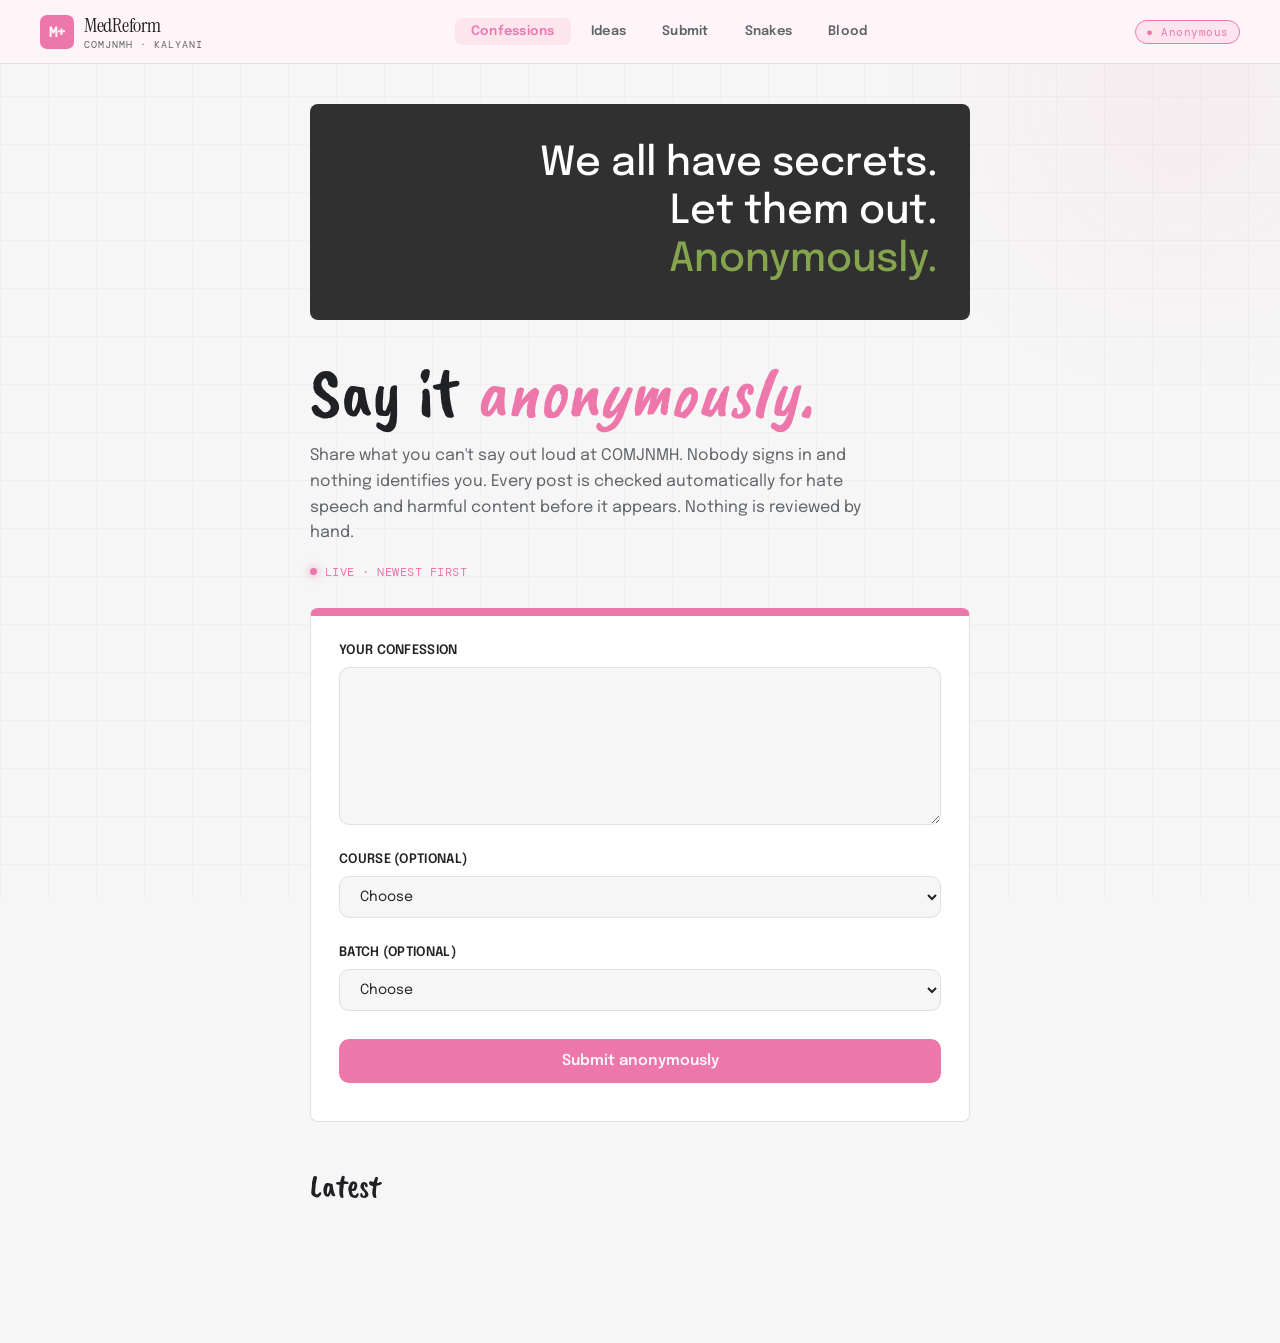
==== commit 64aa9372: "Optional Instagram handle on comments Commenters can add an Instagram @handle. It is validated, mode" ====
--- a/index.html
+++ b/index.html
@@ -30,6 +30,17 @@
 .confess-feed-head { display: flex; align-items: baseline; justify-content: space-between; gap: 12px; margin-top: 44px; }
 .confess-feed-head h2 { font-family: 'Instrument Serif', serif; font-weight: 400; font-size: 32px; }
 .confess-feed-head span { font-family: 'DM Mono', monospace; font-size: 12px; color: var(--text-muted); }
+.comments-section { margin-top: 16px; padding-top: 14px; border-top: 1px solid var(--border); display: flex; flex-direction: column; gap: 10px; }
+.comments-section .comment-item { display: flex; flex-direction: column; gap: 4px; padding: 10px 12px; background: var(--surface2); border-radius: 10px; }
+.comments-section .comment-text { white-space: pre-wrap; font-family: 'Epilogue', sans-serif; font-size: 15px; line-height: 1.5; color: var(--text); }
+.comments-section .comment-meta { display: flex; justify-content: space-between; align-items: center; gap: 8px; font-family: 'DM Mono', monospace; font-size: 11px; color: var(--text-dim); }
+.comments-section .comment-btn { background: none; border: none; color: var(--text-muted); font: inherit; cursor: pointer; padding: 2px 4px; }
+.comments-section .comment-btn:disabled { cursor: default; opacity: .6; }
+.comment-form { display: flex; flex-direction: column; gap: 8px; }
+.comment-form .comment-textarea { width: 100%; box-sizing: border-box; min-height: 60px; font-size: 15px; }
+.comment-form .comment-post-btn { align-self: flex-end; }
+.comment-form .comment-ig { font-size: 14px; }
+.comment-form .comment-msg { font-size: 12px; color: var(--text-muted); min-height: 16px; margin: 0; }
 .confess-banner { background: #303030; color: #fff; border-radius: 8px; padding: 36px 32px; margin-bottom: 28px; text-align: right; font-family: 'Epilogue', sans-serif; font-weight: 500; font-size: clamp(26px, 4.5vw, 40px); line-height: 1.2; }
 .confess-banner .banner-go { color: #84a44d; }
 .confess-hero h1, .confess-feed-head h2 { font-family: 'Caveat Brush', cursive; font-weight: 400; }
@@ -103,6 +114,8 @@
 <script>
 const SUPABASE_URL = 'https://btkkofaeksuyupajsigj.supabase.co';
 const SUPABASE_ANON_KEY = 'sb_publishable_jlT-cFu5qh-P43YKF73Fvg_lMqajMiE';
+const FN = SUPABASE_URL + '/functions/v1/';
+const REPORTED_KEY = 'confess_reported';
 
 const form = document.getElementById('confess-form');
 const msg = document.getElementById('confess-msg');
@@ -113,9 +126,122 @@
   rejected: 'This post was not published because it breaks the rules (hate speech or harmful content).',
   moderation_unavailable: 'Could not check your post right now. Please try again later.',
   length_must_be_1_to_1000: 'Please write between 1 and 1000 characters.',
+  other_text_required: 'Please type your course or batch under Other.',
+  length_must_be_1_to_500: 'Please write between 1 and 500 characters.',
+  bad_instagram: 'Instagram handle: letters, numbers, dots and underscores, up to 30 characters.',
+  rate_limited: 'You are commenting too fast. Try again in a few minutes.',
 };
 
-function renderList(rows) {
+// Random id kept in this browser only. Sent to the server, which hashes it.
+function deviceId() {
+  try {
+    let id = localStorage.getItem('confess_device');
+    if (!id) { id = crypto.randomUUID(); localStorage.setItem('confess_device', id); }
+    return id;
+  } catch (e) {
+    if (!window._confessDevice) window._confessDevice = crypto.randomUUID();
+    return window._confessDevice;
+  }
+}
+
+function readReported() {
+  try { return JSON.parse(localStorage.getItem(REPORTED_KEY) || '[]'); } catch (e) { return []; }
+}
+
+function markReported(id) {
+  try {
+    const r = readReported();
+    if (!r.includes(id)) r.push(id);
+    localStorage.setItem(REPORTED_KEY, JSON.stringify(r));
+  } catch (e) {}
+}
+
+function anonHeaders() {
+  return { apikey: SUPABASE_ANON_KEY, Authorization: 'Bearer ' + SUPABASE_ANON_KEY };
+}
+
+function fnHeaders() {
+  return Object.assign({ 'Content-Type': 'application/json', 'x-device-id': deviceId() }, anonHeaders());
+}
+
+function commentBlock(confessionId, comments, reported) {
+  const wrap = document.createElement('div');
+  wrap.className = 'comments-section';
+
+  comments.forEach(function (c) {
+    const item = document.createElement('div');
+    item.className = 'comment-item';
+    const text = document.createElement('p');
+    text.className = 'comment-text';
+    text.textContent = c.body;
+    const meta = document.createElement('div');
+    meta.className = 'comment-meta';
+    const when = document.createElement('span');
+    when.textContent = new Date(c.created_at).toLocaleString();
+    if (c.instagram) {
+      // Self-reported, not checked with Instagram.
+      when.textContent += ' · @' + c.instagram + ' (unverified)';
+    }
+    const report = document.createElement('button');
+    report.type = 'button';
+    report.className = 'comment-btn';
+    const done = reported.includes(c.id);
+    report.textContent = done ? 'Reported' : 'Report';
+    report.disabled = done;
+    report.onclick = function () { reportComment(c.id, report); };
+    meta.append(when, report);
+    item.append(text, meta);
+    wrap.append(item);
+  });
+
+  const cform = document.createElement('form');
+  cform.className = 'comment-form';
+  const ta = document.createElement('textarea');
+  ta.className = 'comment-textarea';
+  ta.maxLength = 500;
+  ta.required = true;
+  ta.placeholder = 'Add an anonymous comment';
+  const btn = document.createElement('button');
+  btn.type = 'submit';
+  btn.className = 'comment-post-btn btn-primary';
+  btn.textContent = 'Comment';
+  const cmsg = document.createElement('p');
+  cmsg.className = 'comment-msg';
+  cmsg.setAttribute('role', 'status');
+  const ig = document.createElement('input');
+  ig.className = 'comment-ig';
+  ig.maxLength = 31;
+  ig.placeholder = 'Instagram @handle (optional)';
+  ig.setAttribute('aria-label', 'Instagram handle, optional, not verified');
+  cform.append(ta, ig, btn, cmsg);
+  cform.addEventListener('submit', async function (e) {
+    e.preventDefault();
+    btn.disabled = true;
+    cmsg.textContent = 'Checking…';
+    try {
+      const res = await fetch(FN + 'submit-comment', {
+        method: 'POST',
+        headers: fnHeaders(),
+        body: JSON.stringify({ confession_id: confessionId, body: ta.value.trim(), instagram: ig.value.trim() || null }),
+      });
+      const data = await res.json().catch(function () { return {}; });
+      if (res.status === 201) {
+        cmsg.textContent = 'Posted.';
+        loadAll();
+      } else {
+        cmsg.textContent = MESSAGES[data.error] || 'Something went wrong. Please try again.';
+        btn.disabled = false;
+      }
+    } catch (err) {
+      cmsg.textContent = 'Network error. Please try again.';
+      btn.disabled = false;
+    }
+  });
+  wrap.append(cform);
+  return wrap;
+}
+
+function renderList(rows, commentsByConfession) {
   list.textContent = '';
   if (!rows.length) {
     const empty = document.createElement('div');
@@ -124,6 +250,7 @@
     list.append(empty);
     return;
   }
+  const reported = readReported();
   rows.forEach(function (row) {
     const card = document.createElement('article');
     card.className = 'idea-card';
@@ -133,21 +260,53 @@
     const when = document.createElement('div');
     when.className = 'idea-time';
     when.textContent = new Date(row.created_at).toLocaleString();
-    card.append(body, when);
+    card.append(body, when, commentBlock(row.id, commentsByConfession[row.id] || [], reported));
     list.append(card);
   });
 }
 
-async function loadList() {
+async function reportComment(id, button) {
+  button.disabled = true;
+  try {
+    const res = await fetch(FN + 'report-comment', {
+      method: 'POST',
+      headers: fnHeaders(),
+      body: JSON.stringify({ comment_id: id }),
+    });
+    if (!res.ok) throw new Error('report_failed');
+    markReported(id);
+    button.textContent = 'Reported';
+  } catch (e) {
+    button.disabled = false;
+    msg.textContent = 'Could not send the report. Please try again.';
+  }
+}
+
+async function loadAll() {
   try {
     const res = await fetch(
       SUPABASE_URL + '/rest/v1/confessions?select=id,body,created_at&order=created_at.desc&limit=100',
-      { headers: { apikey: SUPABASE_ANON_KEY, Authorization: 'Bearer ' + SUPABASE_ANON_KEY } }
+      { headers: anonHeaders() }
     );
     if (!res.ok) throw new Error('load_failed');
     const rows = await res.json();
     document.getElementById('confess-count').textContent = rows.length + ' posted';
-    renderList(rows);
+
+    // Comments are optional: if they fail to load, confessions still show.
+    const byConfession = {};
+    try {
+      const cres = await fetch(
+        SUPABASE_URL + '/rest/v1/confession_comments?select=id,confession_id,body,created_at,instagram&order=created_at.asc&limit=1000',
+        { headers: anonHeaders() }
+      );
+      if (cres.ok) {
+        (await cres.json()).forEach(function (c) {
+          (byConfession[c.confession_id] = byConfession[c.confession_id] || []).push(c);
+        });
+      }
+    } catch (e) {}
+
+    renderList(rows, byConfession);
   } catch (e) {
     msg.textContent = 'Could not load confessions. Please refresh.';
   }
@@ -159,9 +318,9 @@
   submitBtn.disabled = true;
   msg.textContent = 'Checking…';
   try {
-    const res = await fetch(SUPABASE_URL + '/functions/v1/submit-confession', {
+    const res = await fetch(FN + 'submit-confession', {
       method: 'POST',
-      headers: { 'Content-Type': 'application/json', apikey: SUPABASE_ANON_KEY, Authorization: 'Bearer ' + SUPABASE_ANON_KEY },
+      headers: Object.assign({ 'Content-Type': 'application/json' }, anonHeaders()),
       body: JSON.stringify({
         body: body,
         course: document.getElementById('confess-course').value || null,
@@ -174,7 +333,7 @@
     if (res.status === 201) {
       msg.textContent = 'Published.';
       form.reset();
-      loadList();
+      loadAll();
     } else {
       msg.textContent = MESSAGES[data.error] || 'Something went wrong. Please try again.';
     }
@@ -197,6 +356,8 @@
 bindOther('confess-batch', 'confess-batch-other');
 
 loadList();
+
+loadAll();
 </script>
 </body>
 </html>
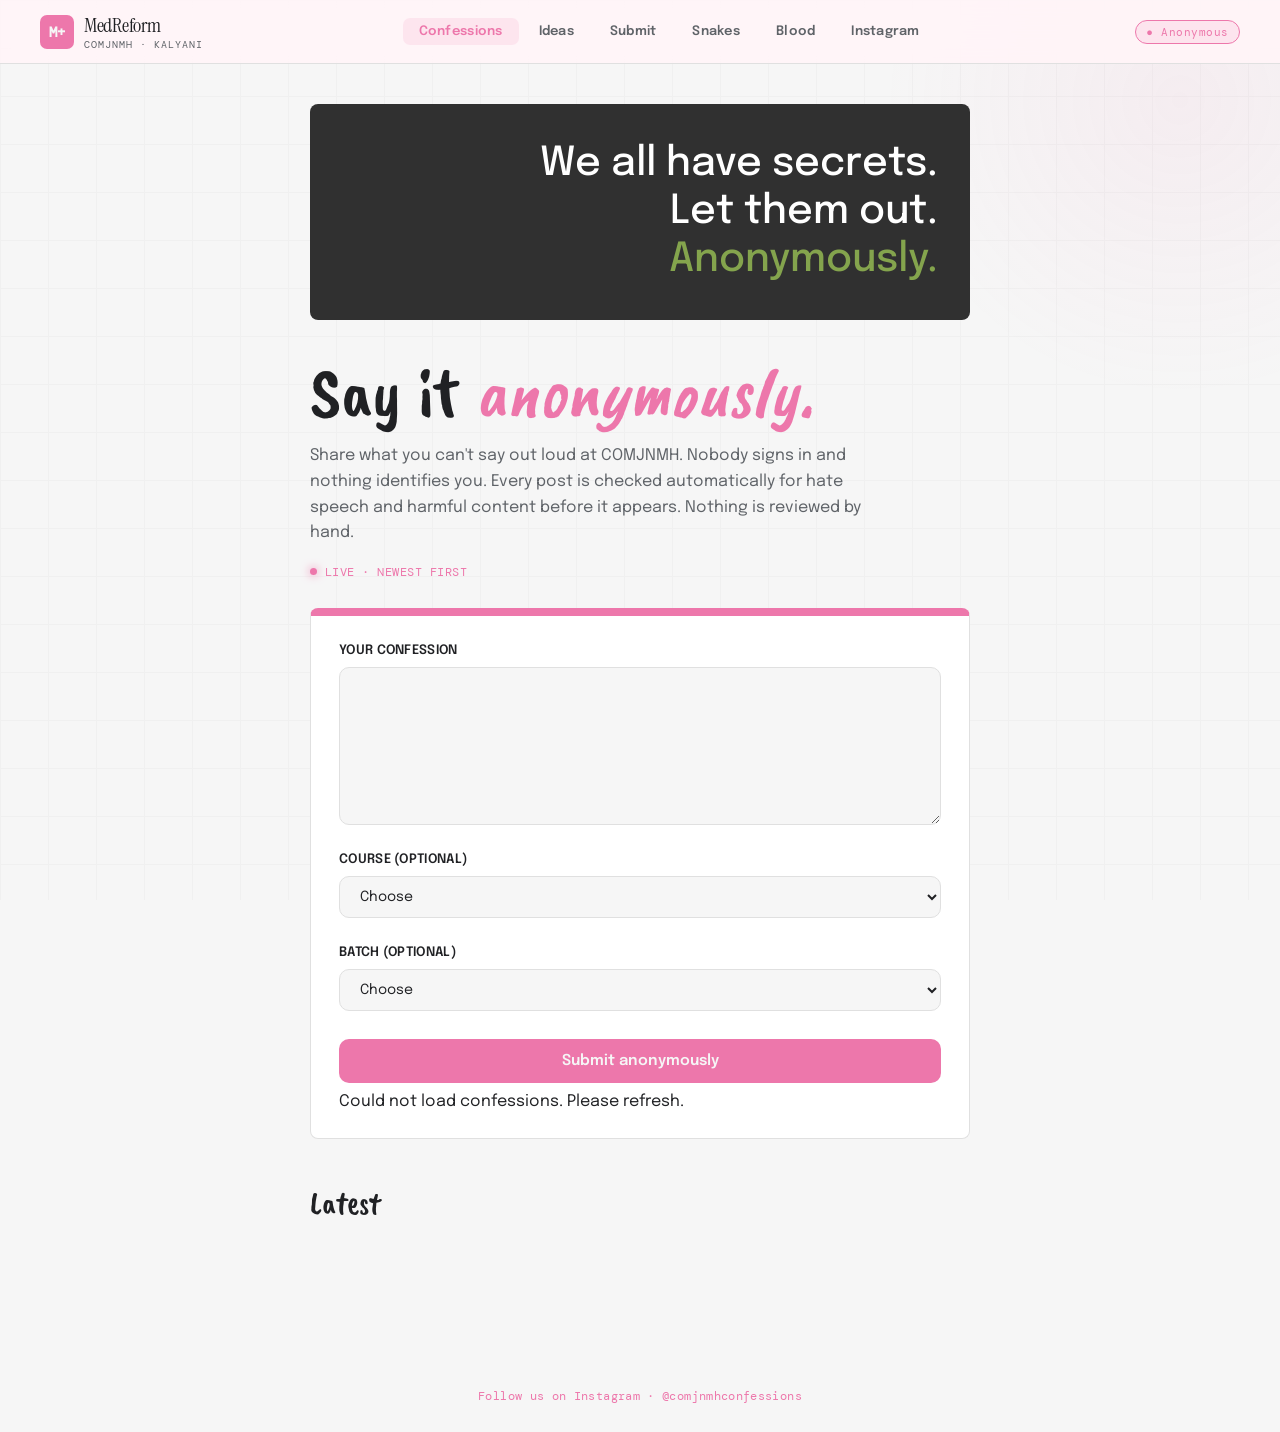
==== commit 7e858f28: "Link Instagram from the nav and a footer on every page Adds an Instagram nav link on pages with the " ====
--- a/index.html
+++ b/index.html
@@ -30,17 +30,6 @@
 .confess-feed-head { display: flex; align-items: baseline; justify-content: space-between; gap: 12px; margin-top: 44px; }
 .confess-feed-head h2 { font-family: 'Instrument Serif', serif; font-weight: 400; font-size: 32px; }
 .confess-feed-head span { font-family: 'DM Mono', monospace; font-size: 12px; color: var(--text-muted); }
-.comments-section { margin-top: 16px; padding-top: 14px; border-top: 1px solid var(--border); display: flex; flex-direction: column; gap: 10px; }
-.comments-section .comment-item { display: flex; flex-direction: column; gap: 4px; padding: 10px 12px; background: var(--surface2); border-radius: 10px; }
-.comments-section .comment-text { white-space: pre-wrap; font-family: 'Epilogue', sans-serif; font-size: 15px; line-height: 1.5; color: var(--text); }
-.comments-section .comment-meta { display: flex; justify-content: space-between; align-items: center; gap: 8px; font-family: 'DM Mono', monospace; font-size: 11px; color: var(--text-dim); }
-.comments-section .comment-btn { background: none; border: none; color: var(--text-muted); font: inherit; cursor: pointer; padding: 2px 4px; }
-.comments-section .comment-btn:disabled { cursor: default; opacity: .6; }
-.comment-form { display: flex; flex-direction: column; gap: 8px; }
-.comment-form .comment-textarea { width: 100%; box-sizing: border-box; min-height: 60px; font-size: 15px; }
-.comment-form .comment-post-btn { align-self: flex-end; }
-.comment-form .comment-ig { font-size: 14px; }
-.comment-form .comment-msg { font-size: 12px; color: var(--text-muted); min-height: 16px; margin: 0; }
 .confess-banner { background: #303030; color: #fff; border-radius: 8px; padding: 36px 32px; margin-bottom: 28px; text-align: right; font-family: 'Epilogue', sans-serif; font-weight: 500; font-size: clamp(26px, 4.5vw, 40px); line-height: 1.2; }
 .confess-banner .banner-go { color: #84a44d; }
 .confess-hero h1, .confess-feed-head h2 { font-family: 'Caveat Brush', cursive; font-weight: 400; }
@@ -62,6 +51,7 @@
     <a href="submit" class="nav-link">Submit</a>
     <a href="snakes" class="nav-link">Snakes</a>
     <a href="donors" class="nav-link">Blood</a>
+      <a href="https://www.instagram.com/comjnmhconfessions/" class="nav-link" target="_blank" rel="noopener">Instagram</a>
   </nav>
   <span class="badge live">Anonymous</span>
 </header>
@@ -114,8 +104,6 @@
 <script>
 const SUPABASE_URL = 'https://btkkofaeksuyupajsigj.supabase.co';
 const SUPABASE_ANON_KEY = 'sb_publishable_jlT-cFu5qh-P43YKF73Fvg_lMqajMiE';
-const FN = SUPABASE_URL + '/functions/v1/';
-const REPORTED_KEY = 'confess_reported';
 
 const form = document.getElementById('confess-form');
 const msg = document.getElementById('confess-msg');
@@ -126,122 +114,9 @@
   rejected: 'This post was not published because it breaks the rules (hate speech or harmful content).',
   moderation_unavailable: 'Could not check your post right now. Please try again later.',
   length_must_be_1_to_1000: 'Please write between 1 and 1000 characters.',
-  other_text_required: 'Please type your course or batch under Other.',
-  length_must_be_1_to_500: 'Please write between 1 and 500 characters.',
-  bad_instagram: 'Instagram handle: letters, numbers, dots and underscores, up to 30 characters.',
-  rate_limited: 'You are commenting too fast. Try again in a few minutes.',
 };
 
-// Random id kept in this browser only. Sent to the server, which hashes it.
-function deviceId() {
-  try {
-    let id = localStorage.getItem('confess_device');
-    if (!id) { id = crypto.randomUUID(); localStorage.setItem('confess_device', id); }
-    return id;
-  } catch (e) {
-    if (!window._confessDevice) window._confessDevice = crypto.randomUUID();
-    return window._confessDevice;
-  }
-}
-
-function readReported() {
-  try { return JSON.parse(localStorage.getItem(REPORTED_KEY) || '[]'); } catch (e) { return []; }
-}
-
-function markReported(id) {
-  try {
-    const r = readReported();
-    if (!r.includes(id)) r.push(id);
-    localStorage.setItem(REPORTED_KEY, JSON.stringify(r));
-  } catch (e) {}
-}
-
-function anonHeaders() {
-  return { apikey: SUPABASE_ANON_KEY, Authorization: 'Bearer ' + SUPABASE_ANON_KEY };
-}
-
-function fnHeaders() {
-  return Object.assign({ 'Content-Type': 'application/json', 'x-device-id': deviceId() }, anonHeaders());
-}
-
-function commentBlock(confessionId, comments, reported) {
-  const wrap = document.createElement('div');
-  wrap.className = 'comments-section';
-
-  comments.forEach(function (c) {
-    const item = document.createElement('div');
-    item.className = 'comment-item';
-    const text = document.createElement('p');
-    text.className = 'comment-text';
-    text.textContent = c.body;
-    const meta = document.createElement('div');
-    meta.className = 'comment-meta';
-    const when = document.createElement('span');
-    when.textContent = new Date(c.created_at).toLocaleString();
-    if (c.instagram) {
-      // Self-reported, not checked with Instagram.
-      when.textContent += ' · @' + c.instagram + ' (unverified)';
-    }
-    const report = document.createElement('button');
-    report.type = 'button';
-    report.className = 'comment-btn';
-    const done = reported.includes(c.id);
-    report.textContent = done ? 'Reported' : 'Report';
-    report.disabled = done;
-    report.onclick = function () { reportComment(c.id, report); };
-    meta.append(when, report);
-    item.append(text, meta);
-    wrap.append(item);
-  });
-
-  const cform = document.createElement('form');
-  cform.className = 'comment-form';
-  const ta = document.createElement('textarea');
-  ta.className = 'comment-textarea';
-  ta.maxLength = 500;
-  ta.required = true;
-  ta.placeholder = 'Add an anonymous comment';
-  const btn = document.createElement('button');
-  btn.type = 'submit';
-  btn.className = 'comment-post-btn btn-primary';
-  btn.textContent = 'Comment';
-  const cmsg = document.createElement('p');
-  cmsg.className = 'comment-msg';
-  cmsg.setAttribute('role', 'status');
-  const ig = document.createElement('input');
-  ig.className = 'comment-ig';
-  ig.maxLength = 31;
-  ig.placeholder = 'Instagram @handle (optional)';
-  ig.setAttribute('aria-label', 'Instagram handle, optional, not verified');
-  cform.append(ta, ig, btn, cmsg);
-  cform.addEventListener('submit', async function (e) {
-    e.preventDefault();
-    btn.disabled = true;
-    cmsg.textContent = 'Checking…';
-    try {
-      const res = await fetch(FN + 'submit-comment', {
-        method: 'POST',
-        headers: fnHeaders(),
-        body: JSON.stringify({ confession_id: confessionId, body: ta.value.trim(), instagram: ig.value.trim() || null }),
-      });
-      const data = await res.json().catch(function () { return {}; });
-      if (res.status === 201) {
-        cmsg.textContent = 'Posted.';
-        loadAll();
-      } else {
-        cmsg.textContent = MESSAGES[data.error] || 'Something went wrong. Please try again.';
-        btn.disabled = false;
-      }
-    } catch (err) {
-      cmsg.textContent = 'Network error. Please try again.';
-      btn.disabled = false;
-    }
-  });
-  wrap.append(cform);
-  return wrap;
-}
-
-function renderList(rows, commentsByConfession) {
+function renderList(rows) {
   list.textContent = '';
   if (!rows.length) {
     const empty = document.createElement('div');
@@ -250,7 +125,6 @@
     list.append(empty);
     return;
   }
-  const reported = readReported();
   rows.forEach(function (row) {
     const card = document.createElement('article');
     card.className = 'idea-card';
@@ -260,53 +134,21 @@
     const when = document.createElement('div');
     when.className = 'idea-time';
     when.textContent = new Date(row.created_at).toLocaleString();
-    card.append(body, when, commentBlock(row.id, commentsByConfession[row.id] || [], reported));
+    card.append(body, when);
     list.append(card);
   });
 }
 
-async function reportComment(id, button) {
-  button.disabled = true;
-  try {
-    const res = await fetch(FN + 'report-comment', {
-      method: 'POST',
-      headers: fnHeaders(),
-      body: JSON.stringify({ comment_id: id }),
-    });
-    if (!res.ok) throw new Error('report_failed');
-    markReported(id);
-    button.textContent = 'Reported';
-  } catch (e) {
-    button.disabled = false;
-    msg.textContent = 'Could not send the report. Please try again.';
-  }
-}
-
-async function loadAll() {
+async function loadList() {
   try {
     const res = await fetch(
       SUPABASE_URL + '/rest/v1/confessions?select=id,body,created_at&order=created_at.desc&limit=100',
-      { headers: anonHeaders() }
+      { headers: { apikey: SUPABASE_ANON_KEY, Authorization: 'Bearer ' + SUPABASE_ANON_KEY } }
     );
     if (!res.ok) throw new Error('load_failed');
     const rows = await res.json();
     document.getElementById('confess-count').textContent = rows.length + ' posted';
-
-    // Comments are optional: if they fail to load, confessions still show.
-    const byConfession = {};
-    try {
-      const cres = await fetch(
-        SUPABASE_URL + '/rest/v1/confession_comments?select=id,confession_id,body,created_at,instagram&order=created_at.asc&limit=1000',
-        { headers: anonHeaders() }
-      );
-      if (cres.ok) {
-        (await cres.json()).forEach(function (c) {
-          (byConfession[c.confession_id] = byConfession[c.confession_id] || []).push(c);
-        });
-      }
-    } catch (e) {}
-
-    renderList(rows, byConfession);
+    renderList(rows);
   } catch (e) {
     msg.textContent = 'Could not load confessions. Please refresh.';
   }
@@ -318,9 +160,9 @@
   submitBtn.disabled = true;
   msg.textContent = 'Checking…';
   try {
-    const res = await fetch(FN + 'submit-confession', {
+    const res = await fetch(SUPABASE_URL + '/functions/v1/submit-confession', {
       method: 'POST',
-      headers: Object.assign({ 'Content-Type': 'application/json' }, anonHeaders()),
+      headers: { 'Content-Type': 'application/json', apikey: SUPABASE_ANON_KEY, Authorization: 'Bearer ' + SUPABASE_ANON_KEY },
       body: JSON.stringify({
         body: body,
         course: document.getElementById('confess-course').value || null,
@@ -333,7 +175,7 @@
     if (res.status === 201) {
       msg.textContent = 'Published.';
       form.reset();
-      loadAll();
+      loadList();
     } else {
       msg.textContent = MESSAGES[data.error] || 'Something went wrong. Please try again.';
     }
@@ -356,8 +198,7 @@
 bindOther('confess-batch', 'confess-batch-other');
 
 loadList();
-
-loadAll();
 </script>
+<footer class="site-footer"><a href="https://www.instagram.com/comjnmhconfessions/" target="_blank" rel="noopener">Follow us on Instagram · @comjnmhconfessions</a></footer>
 </body>
 </html>
--- a/styles.css
+++ b/styles.css
@@ -634,3 +634,9 @@
   .form-row { grid-template-columns: 1fr; }
   .header-btns .btn-export { display: none; }
 }
+
+/* Site footer: Instagram link on every page */
+.site-footer { text-align: center; padding: 28px 16px 28px; font-family: 'DM Mono', monospace; font-size: 12px; letter-spacing: .03em; }
+.site-footer a { color: var(--accent); text-decoration: none; }
+.site-footer a:hover { text-decoration: underline; }
+@media (max-width: 700px) { .site-footer { padding-bottom: calc(var(--mob-nav-h) + 24px); } }
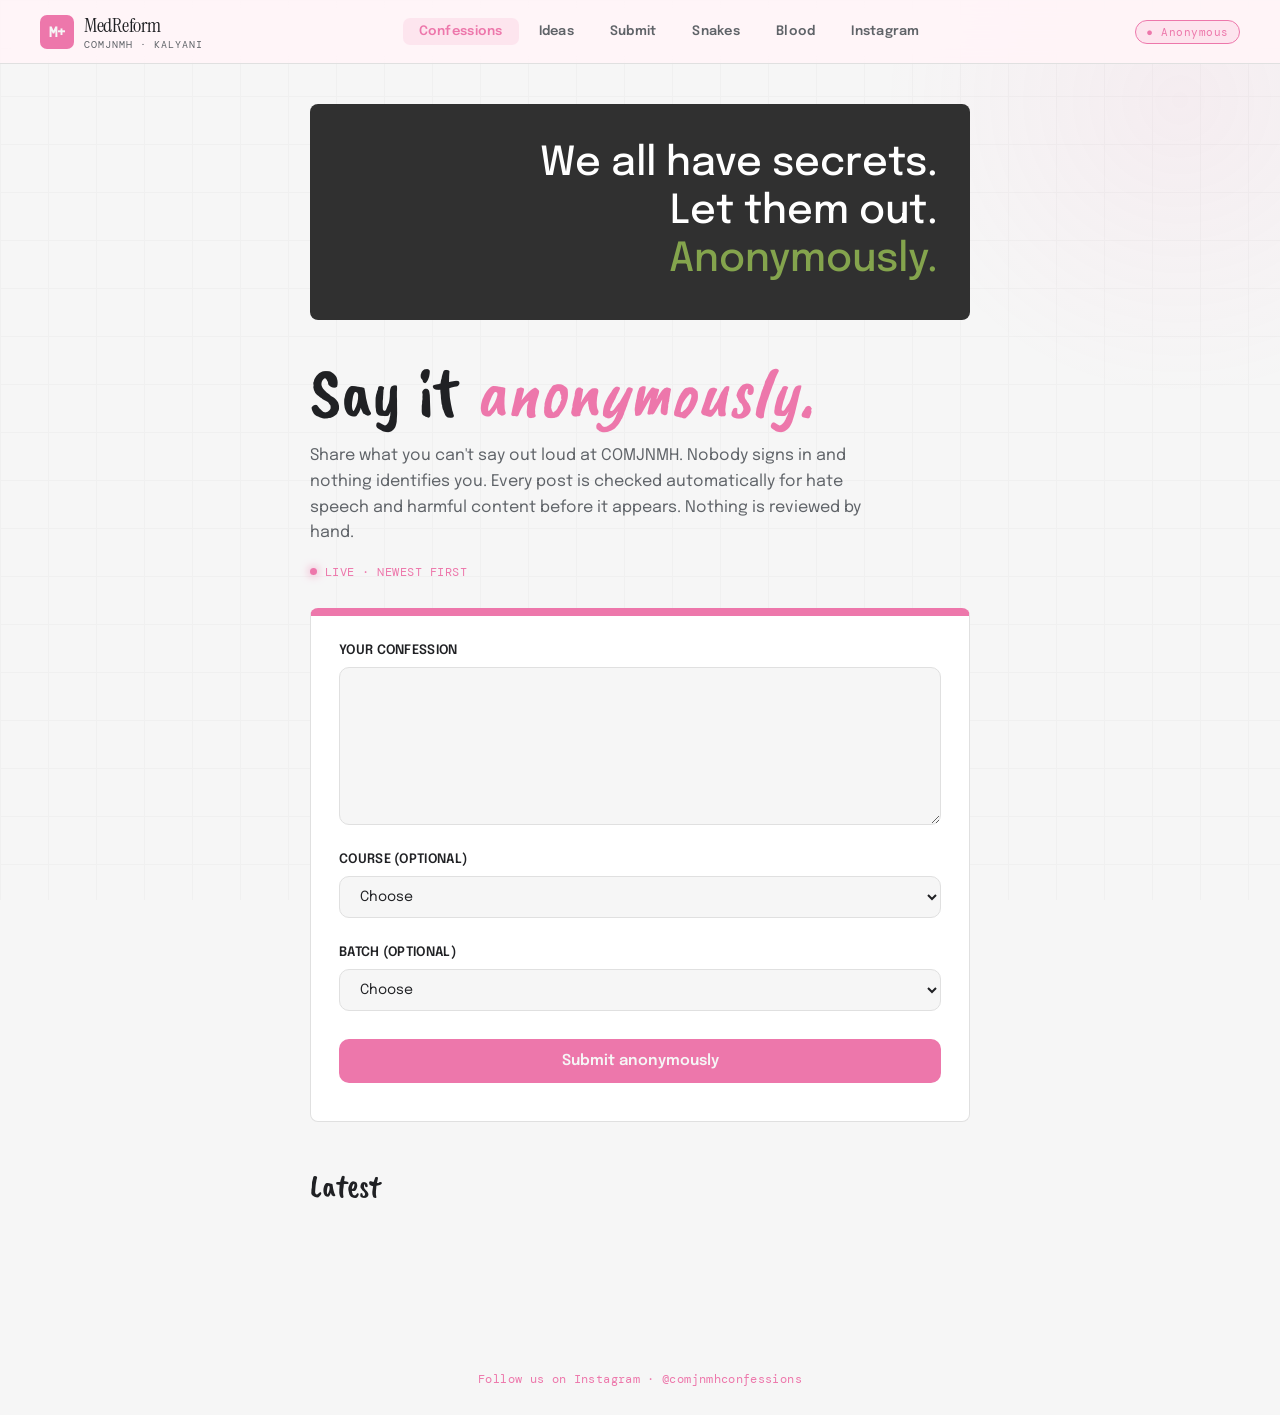
==== commit 4e96034e: "Merge pull request #29 from archiboltmusk/claude/confession-comments-v2 Anonymous comments on confes" ====
--- a/index.html
+++ b/index.html
@@ -30,6 +30,17 @@
 .confess-feed-head { display: flex; align-items: baseline; justify-content: space-between; gap: 12px; margin-top: 44px; }
 .confess-feed-head h2 { font-family: 'Instrument Serif', serif; font-weight: 400; font-size: 32px; }
 .confess-feed-head span { font-family: 'DM Mono', monospace; font-size: 12px; color: var(--text-muted); }
+.comments-section { margin-top: 16px; padding-top: 14px; border-top: 1px solid var(--border); display: flex; flex-direction: column; gap: 10px; }
+.comments-section .comment-item { display: flex; flex-direction: column; gap: 4px; padding: 10px 12px; background: var(--surface2); border-radius: 10px; }
+.comments-section .comment-text { white-space: pre-wrap; font-family: 'Epilogue', sans-serif; font-size: 15px; line-height: 1.5; color: var(--text); }
+.comments-section .comment-meta { display: flex; justify-content: space-between; align-items: center; gap: 8px; font-family: 'DM Mono', monospace; font-size: 11px; color: var(--text-dim); }
+.comments-section .comment-btn { background: none; border: none; color: var(--text-muted); font: inherit; cursor: pointer; padding: 2px 4px; }
+.comments-section .comment-btn:disabled { cursor: default; opacity: .6; }
+.comment-form { display: flex; flex-direction: column; gap: 8px; }
+.comment-form .comment-textarea { width: 100%; box-sizing: border-box; min-height: 60px; font-size: 15px; }
+.comment-form .comment-post-btn { align-self: flex-end; }
+.comment-form .comment-ig { font-size: 14px; }
+.comment-form .comment-msg { font-size: 12px; color: var(--text-muted); min-height: 16px; margin: 0; }
 .confess-banner { background: #303030; color: #fff; border-radius: 8px; padding: 36px 32px; margin-bottom: 28px; text-align: right; font-family: 'Epilogue', sans-serif; font-weight: 500; font-size: clamp(26px, 4.5vw, 40px); line-height: 1.2; }
 .confess-banner .banner-go { color: #84a44d; }
 .confess-hero h1, .confess-feed-head h2 { font-family: 'Caveat Brush', cursive; font-weight: 400; }
@@ -104,6 +115,8 @@
 <script>
 const SUPABASE_URL = 'https://btkkofaeksuyupajsigj.supabase.co';
 const SUPABASE_ANON_KEY = 'sb_publishable_jlT-cFu5qh-P43YKF73Fvg_lMqajMiE';
+const FN = SUPABASE_URL + '/functions/v1/';
+const REPORTED_KEY = 'confess_reported';
 
 const form = document.getElementById('confess-form');
 const msg = document.getElementById('confess-msg');
@@ -114,9 +127,122 @@
   rejected: 'This post was not published because it breaks the rules (hate speech or harmful content).',
   moderation_unavailable: 'Could not check your post right now. Please try again later.',
   length_must_be_1_to_1000: 'Please write between 1 and 1000 characters.',
+  other_text_required: 'Please type your course or batch under Other.',
+  length_must_be_1_to_500: 'Please write between 1 and 500 characters.',
+  bad_instagram: 'Instagram handle: letters, numbers, dots and underscores, up to 30 characters.',
+  rate_limited: 'You are commenting too fast. Try again in a few minutes.',
 };
 
-function renderList(rows) {
+// Random id kept in this browser only. Sent to the server, which hashes it.
+function deviceId() {
+  try {
+    let id = localStorage.getItem('confess_device');
+    if (!id) { id = crypto.randomUUID(); localStorage.setItem('confess_device', id); }
+    return id;
+  } catch (e) {
+    if (!window._confessDevice) window._confessDevice = crypto.randomUUID();
+    return window._confessDevice;
+  }
+}
+
+function readReported() {
+  try { return JSON.parse(localStorage.getItem(REPORTED_KEY) || '[]'); } catch (e) { return []; }
+}
+
+function markReported(id) {
+  try {
+    const r = readReported();
+    if (!r.includes(id)) r.push(id);
+    localStorage.setItem(REPORTED_KEY, JSON.stringify(r));
+  } catch (e) {}
+}
+
+function anonHeaders() {
+  return { apikey: SUPABASE_ANON_KEY, Authorization: 'Bearer ' + SUPABASE_ANON_KEY };
+}
+
+function fnHeaders() {
+  return Object.assign({ 'Content-Type': 'application/json', 'x-device-id': deviceId() }, anonHeaders());
+}
+
+function commentBlock(confessionId, comments, reported) {
+  const wrap = document.createElement('div');
+  wrap.className = 'comments-section';
+
+  comments.forEach(function (c) {
+    const item = document.createElement('div');
+    item.className = 'comment-item';
+    const text = document.createElement('p');
+    text.className = 'comment-text';
+    text.textContent = c.body;
+    const meta = document.createElement('div');
+    meta.className = 'comment-meta';
+    const when = document.createElement('span');
+    when.textContent = new Date(c.created_at).toLocaleString();
+    if (c.instagram) {
+      // Self-reported, not checked with Instagram.
+      when.textContent += ' · @' + c.instagram + ' (unverified)';
+    }
+    const report = document.createElement('button');
+    report.type = 'button';
+    report.className = 'comment-btn';
+    const done = reported.includes(c.id);
+    report.textContent = done ? 'Reported' : 'Report';
+    report.disabled = done;
+    report.onclick = function () { reportComment(c.id, report); };
+    meta.append(when, report);
+    item.append(text, meta);
+    wrap.append(item);
+  });
+
+  const cform = document.createElement('form');
+  cform.className = 'comment-form';
+  const ta = document.createElement('textarea');
+  ta.className = 'comment-textarea';
+  ta.maxLength = 500;
+  ta.required = true;
+  ta.placeholder = 'Add an anonymous comment';
+  const btn = document.createElement('button');
+  btn.type = 'submit';
+  btn.className = 'comment-post-btn btn-primary';
+  btn.textContent = 'Comment';
+  const cmsg = document.createElement('p');
+  cmsg.className = 'comment-msg';
+  cmsg.setAttribute('role', 'status');
+  const ig = document.createElement('input');
+  ig.className = 'comment-ig';
+  ig.maxLength = 31;
+  ig.placeholder = 'Instagram @handle (optional)';
+  ig.setAttribute('aria-label', 'Instagram handle, optional, not verified');
+  cform.append(ta, ig, btn, cmsg);
+  cform.addEventListener('submit', async function (e) {
+    e.preventDefault();
+    btn.disabled = true;
+    cmsg.textContent = 'Checking…';
+    try {
+      const res = await fetch(FN + 'submit-comment', {
+        method: 'POST',
+        headers: fnHeaders(),
+        body: JSON.stringify({ confession_id: confessionId, body: ta.value.trim(), instagram: ig.value.trim() || null }),
+      });
+      const data = await res.json().catch(function () { return {}; });
+      if (res.status === 201) {
+        cmsg.textContent = 'Posted.';
+        loadAll();
+      } else {
+        cmsg.textContent = MESSAGES[data.error] || 'Something went wrong. Please try again.';
+        btn.disabled = false;
+      }
+    } catch (err) {
+      cmsg.textContent = 'Network error. Please try again.';
+      btn.disabled = false;
+    }
+  });
+  wrap.append(cform);
+  return wrap;
+}
+
+function renderList(rows, commentsByConfession) {
   list.textContent = '';
   if (!rows.length) {
     const empty = document.createElement('div');
@@ -125,6 +251,7 @@
     list.append(empty);
     return;
   }
+  const reported = readReported();
   rows.forEach(function (row) {
     const card = document.createElement('article');
     card.className = 'idea-card';
@@ -134,21 +261,53 @@
     const when = document.createElement('div');
     when.className = 'idea-time';
     when.textContent = new Date(row.created_at).toLocaleString();
-    card.append(body, when);
+    card.append(body, when, commentBlock(row.id, commentsByConfession[row.id] || [], reported));
     list.append(card);
   });
 }
 
-async function loadList() {
+async function reportComment(id, button) {
+  button.disabled = true;
+  try {
+    const res = await fetch(FN + 'report-comment', {
+      method: 'POST',
+      headers: fnHeaders(),
+      body: JSON.stringify({ comment_id: id }),
+    });
+    if (!res.ok) throw new Error('report_failed');
+    markReported(id);
+    button.textContent = 'Reported';
+  } catch (e) {
+    button.disabled = false;
+    msg.textContent = 'Could not send the report. Please try again.';
+  }
+}
+
+async function loadAll() {
   try {
     const res = await fetch(
       SUPABASE_URL + '/rest/v1/confessions?select=id,body,created_at&order=created_at.desc&limit=100',
-      { headers: { apikey: SUPABASE_ANON_KEY, Authorization: 'Bearer ' + SUPABASE_ANON_KEY } }
+      { headers: anonHeaders() }
     );
     if (!res.ok) throw new Error('load_failed');
     const rows = await res.json();
     document.getElementById('confess-count').textContent = rows.length + ' posted';
-    renderList(rows);
+
+    // Comments are optional: if they fail to load, confessions still show.
+    const byConfession = {};
+    try {
+      const cres = await fetch(
+        SUPABASE_URL + '/rest/v1/confession_comments?select=id,confession_id,body,created_at,instagram&order=created_at.asc&limit=1000',
+        { headers: anonHeaders() }
+      );
+      if (cres.ok) {
+        (await cres.json()).forEach(function (c) {
+          (byConfession[c.confession_id] = byConfession[c.confession_id] || []).push(c);
+        });
+      }
+    } catch (e) {}
+
+    renderList(rows, byConfession);
   } catch (e) {
     msg.textContent = 'Could not load confessions. Please refresh.';
   }
@@ -160,9 +319,9 @@
   submitBtn.disabled = true;
   msg.textContent = 'Checking…';
   try {
-    const res = await fetch(SUPABASE_URL + '/functions/v1/submit-confession', {
+    const res = await fetch(FN + 'submit-confession', {
       method: 'POST',
-      headers: { 'Content-Type': 'application/json', apikey: SUPABASE_ANON_KEY, Authorization: 'Bearer ' + SUPABASE_ANON_KEY },
+      headers: Object.assign({ 'Content-Type': 'application/json' }, anonHeaders()),
       body: JSON.stringify({
         body: body,
         course: document.getElementById('confess-course').value || null,
@@ -175,7 +334,7 @@
     if (res.status === 201) {
       msg.textContent = 'Published.';
       form.reset();
-      loadList();
+      loadAll();
     } else {
       msg.textContent = MESSAGES[data.error] || 'Something went wrong. Please try again.';
     }
@@ -198,6 +357,8 @@
 bindOther('confess-batch', 'confess-batch-other');
 
 loadList();
+
+loadAll();
 </script>
 <footer class="site-footer"><a href="https://www.instagram.com/comjnmhconfessions/" target="_blank" rel="noopener">Follow us on Instagram · @comjnmhconfessions</a></footer>
 </body>
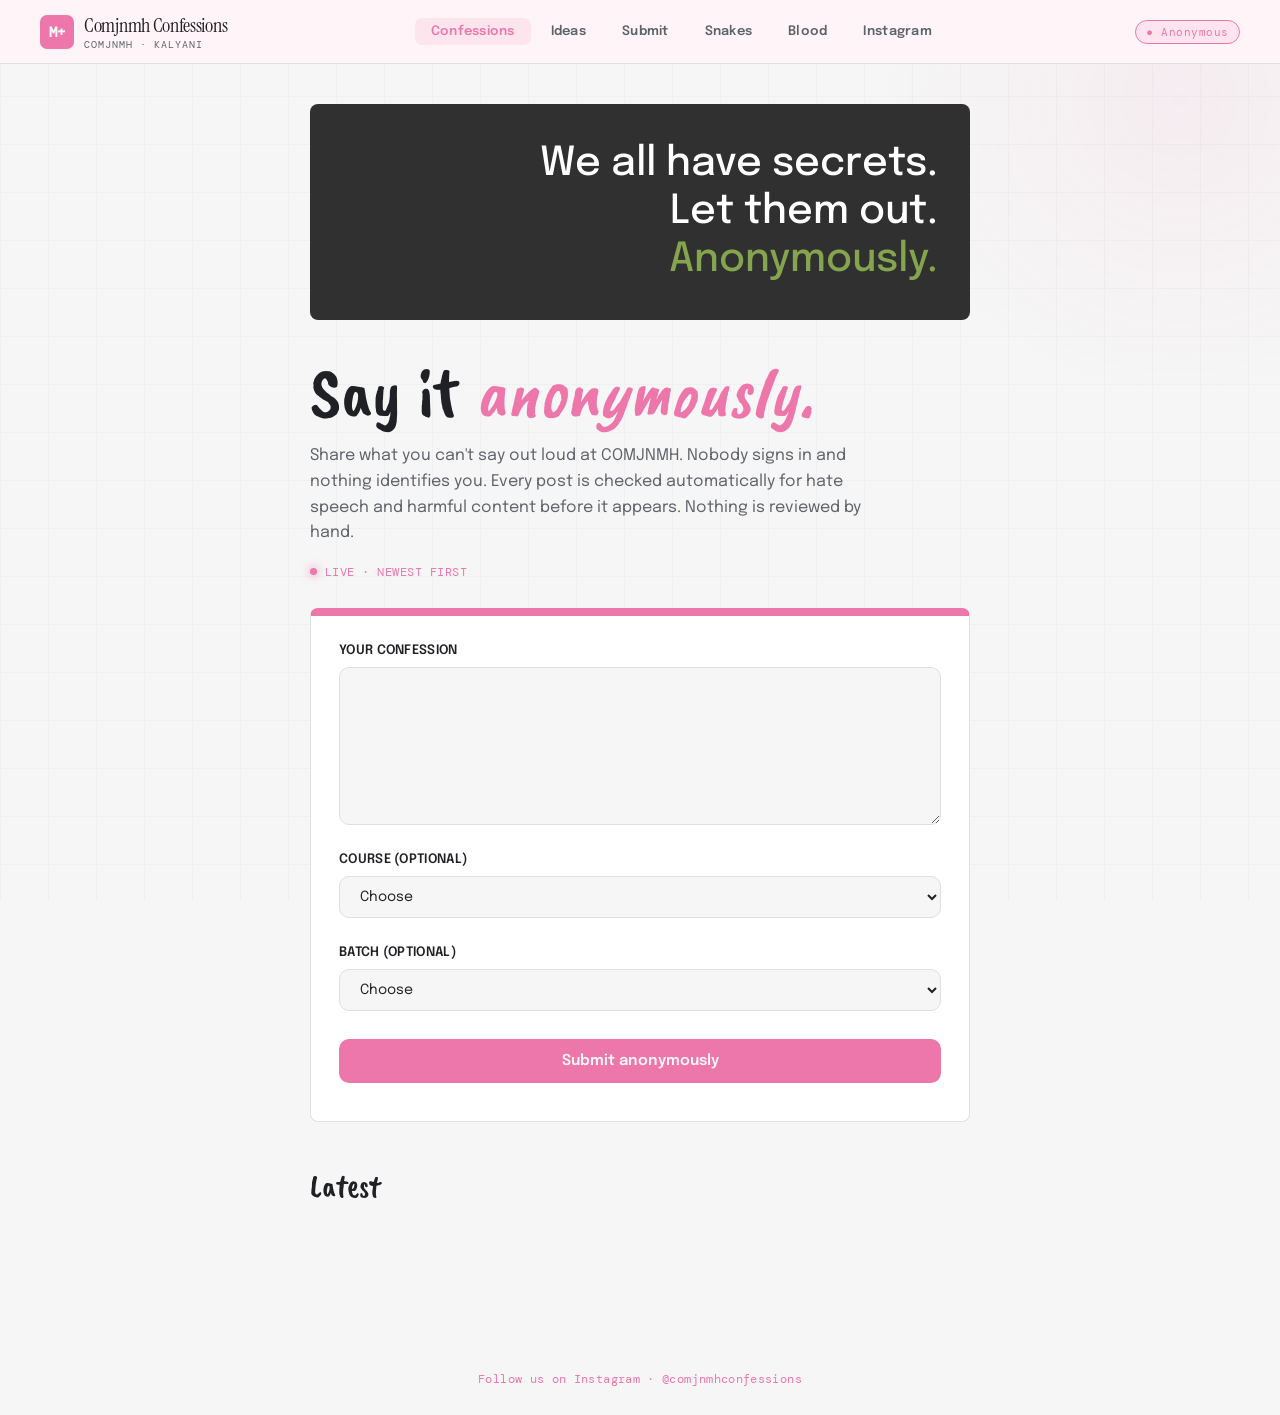
==== commit a73b0e5a: "Rename visible MedReform name to Comjnmh Confessions Header logo text, page titles, social titles an" ====
--- a/index.html
+++ b/index.html
@@ -3,11 +3,11 @@
 <head>
 <meta charset="UTF-8">
 <meta name="viewport" content="width=device-width, initial-scale=1.0">
-<title>Confessions — MedReform</title>
+<title>Confessions — Comjnmh Confessions</title>
 <meta name="description" content="Anonymous confessions from COMJNMH. Automatically checked for hate speech and harmful content.">
 
 <meta property="og:type" content="website">
-<meta property="og:title" content="Confessions — MedReform">
+<meta property="og:title" content="Confessions — Comjnmh Confessions">
 <meta property="og:description" content="Anonymous confessions from COMJNMH, checked automatically.">
 <meta property="og:image" content="/og-image.png">
 
@@ -52,7 +52,7 @@
   <a href="./" class="logo">
     <div class="logo-mark">M+</div>
     <div>
-      <div class="logo-text">MedReform</div>
+      <div class="logo-text">Comjnmh Confessions</div>
       <div class="logo-sub">COMJNMH · Kalyani</div>
     </div>
   </a>
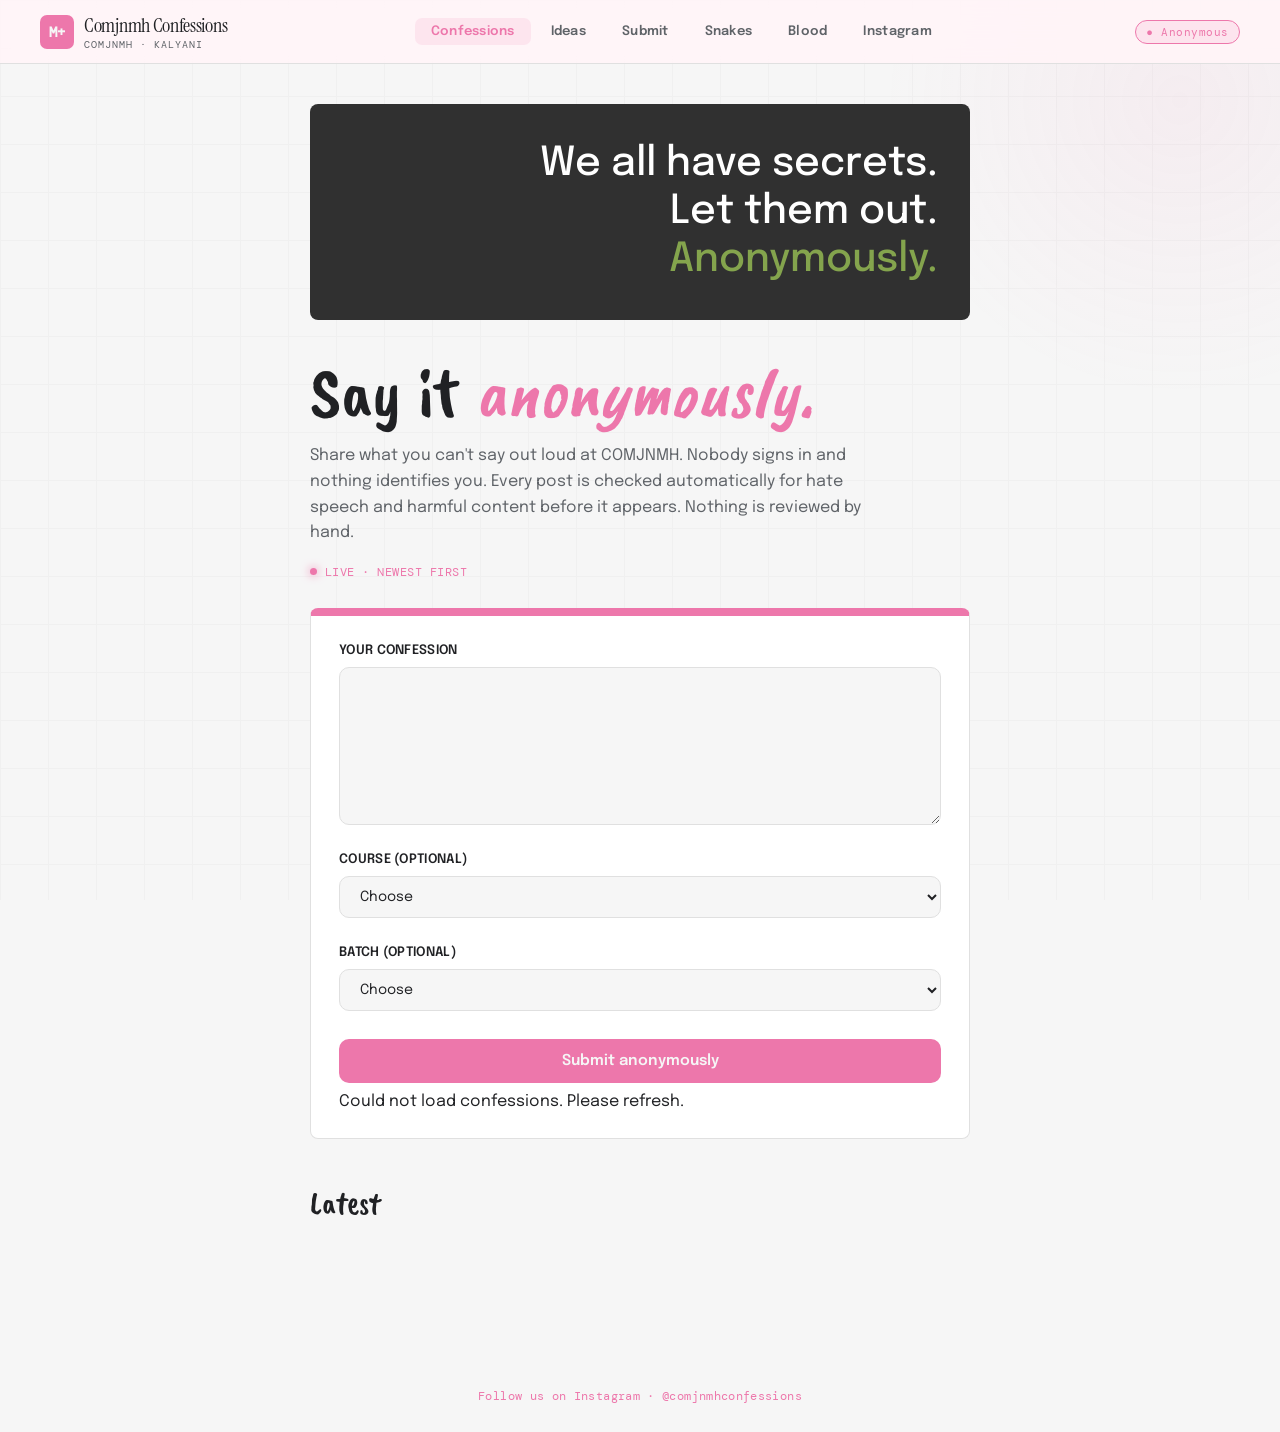
==== commit 59d0081c: "Fix confessions feed load; rename snakes header to Comjnmh Confessions Before: index.html called loa" ====
--- a/index.html
+++ b/index.html
@@ -44,6 +44,9 @@
 .confess-banner { background: #303030; color: #fff; border-radius: 8px; padding: 36px 32px; margin-bottom: 28px; text-align: right; font-family: 'Epilogue', sans-serif; font-weight: 500; font-size: clamp(26px, 4.5vw, 40px); line-height: 1.2; }
 .confess-banner .banner-go { color: #84a44d; }
 .confess-hero h1, .confess-feed-head h2 { font-family: 'Caveat Brush', cursive; font-weight: 400; }
+.share-img-btn { align-self: flex-start; background: none; border: 1px solid var(--accent); color: var(--accent); border-radius: 999px; padding: 6px 14px; font-family: 'DM Mono', monospace; font-size: 12px; cursor: pointer; }
+.share-img-btn:hover { background: var(--accent-dim); }
+.share-img-btn:disabled { opacity: .6; cursor: default; }
 </style>
 </head>
 <body>
@@ -242,6 +245,95 @@
   return wrap;
 }
 
+// Renders one confession as a pink square card and downloads it as a PNG.
+// Author is never shown; course and batch are not part of the confession text here.
+// The image is for personal sharing. Nothing is uploaded to Instagram from this site.
+function wrapLines(g, text, maxWidth) {
+  const out = [];
+  text.split('\n').forEach(function (para) {
+    let line = '';
+    para.split(' ').forEach(function (word) {
+      const test = line ? line + ' ' + word : word;
+      if (g.measureText(test).width > maxWidth && line) { out.push(line); line = word; }
+      else line = test;
+    });
+    out.push(line);
+  });
+  return out;
+}
+
+function roundRect(g, x, y, w, h, r) {
+  g.beginPath();
+  g.moveTo(x + r, y);
+  g.arcTo(x + w, y, x + w, y + h, r);
+  g.arcTo(x + w, y + h, x, y + h, r);
+  g.arcTo(x, y + h, x, y, r);
+  g.arcTo(x, y, x + w, y, r);
+  g.closePath();
+}
+
+async function shareAsImage(text, button) {
+  button.disabled = true;
+  try {
+    // Fonts must be ready before measuring, or the layout uses fallback fonts.
+    await Promise.all([
+      document.fonts.load("96px 'Caveat Brush'"),
+      document.fonts.load("44px 'Epilogue'"),
+      document.fonts.load("26px 'DM Mono'"),
+    ]);
+  } catch (e) {}
+
+  const W = 1080, H = 1350, PAD = 90, TEXT_W = W - PAD * 2 - 60;
+  const canvas = document.createElement('canvas');
+  canvas.width = W;
+  canvas.height = H;
+  const g = canvas.getContext('2d');
+
+  g.fillStyle = '#ed77ab';
+  g.fillRect(0, 0, W, H);
+  g.fillStyle = '#ffffff';
+  roundRect(g, 60, 60, W - 120, H - 120, 36);
+  g.fill();
+  g.fillStyle = '#ed77ab';
+  roundRect(g, 60, 60, W - 120, 22, 36);
+  g.fill();
+
+  g.fillStyle = '#202124';
+  g.font = "96px 'Caveat Brush', cursive";
+  g.fillText('Confessions', PAD, 230);
+
+  // Shrink the text until it fits the card.
+  let size = 56, lines = [];
+  while (size >= 30) {
+    g.font = size + "px 'Epilogue', sans-serif";
+    lines = wrapLines(g, text, TEXT_W);
+    if (lines.length * size * 1.4 <= H - 500) break;
+    size -= 4;
+  }
+  g.fillStyle = '#202124';
+  g.font = size + "px 'Epilogue', sans-serif";
+  let y = 360;
+  lines.forEach(function (ln) { g.fillText(ln, PAD, y); y += size * 1.4; });
+
+  g.fillStyle = '#5f6368';
+  g.font = "26px 'DM Mono', monospace";
+  g.fillText('@comjnmhconfessions', PAD, H - 150);
+  g.fillText('For personal sharing only.', PAD, H - 110);
+
+  const name = 'confession-' + Date.now() + '.png';
+  const link = document.createElement('a');
+  link.download = name;
+  try {
+    link.href = canvas.toDataURL('image/png');
+    link.click();
+    button.textContent = 'Image saved';
+  } catch (e) {
+    msg.textContent = 'Could not make the image. Please try again.';
+  } finally {
+    setTimeout(function () { button.disabled = false; button.textContent = 'Share as image'; }, 1500);
+  }
+}
+
 function renderList(rows, commentsByConfession) {
   list.textContent = '';
   if (!rows.length) {
@@ -261,7 +353,12 @@
     const when = document.createElement('div');
     when.className = 'idea-time';
     when.textContent = new Date(row.created_at).toLocaleString();
-    card.append(body, when, commentBlock(row.id, commentsByConfession[row.id] || [], reported));
+    const share = document.createElement('button');
+    share.type = 'button';
+    share.className = 'share-img-btn';
+    share.textContent = 'Share as image';
+    share.onclick = function () { shareAsImage(row.body, share); };
+    card.append(body, when, share, commentBlock(row.id, commentsByConfession[row.id] || [], reported));
     list.append(card);
   });
 }
@@ -356,7 +453,6 @@
 bindOther('confess-course', 'confess-course-other');
 bindOther('confess-batch', 'confess-batch-other');
 
-loadList();
 
 loadAll();
 </script>
